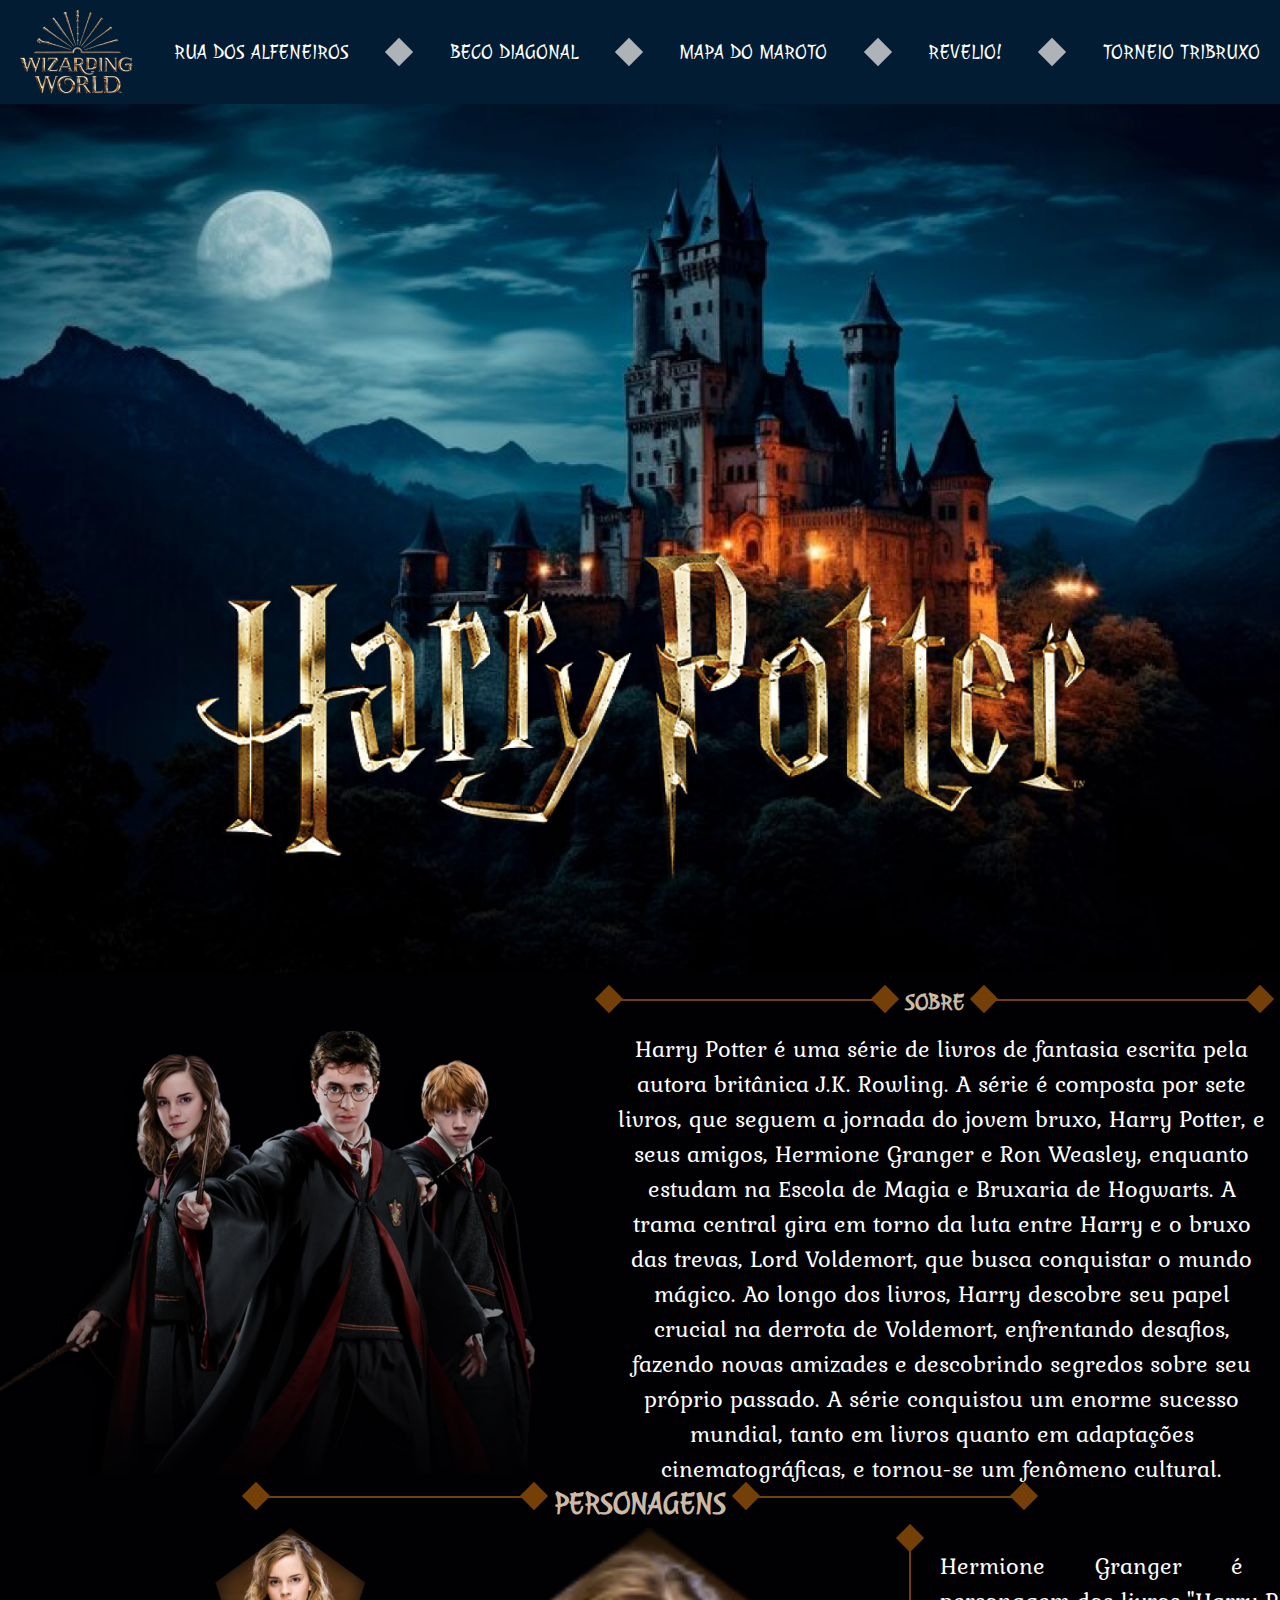
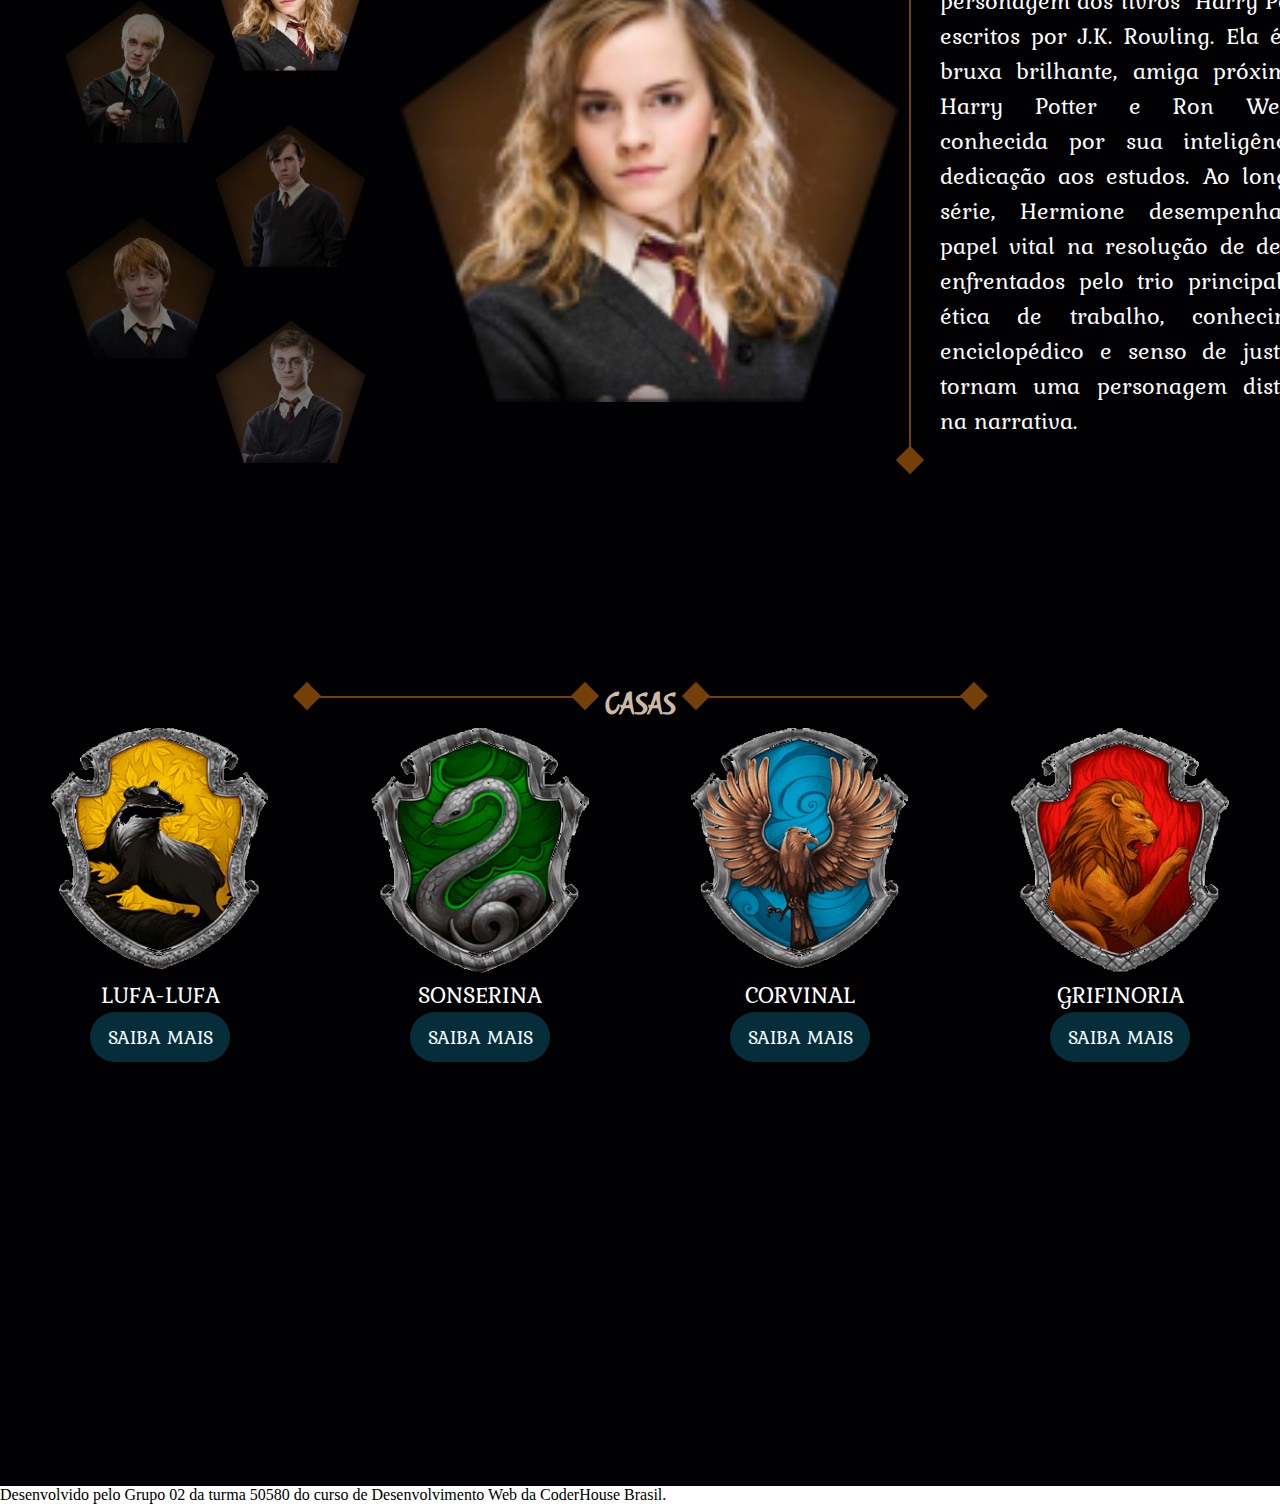
==== index.html @ 202e77dc "ajustei a linha divisoria" ====
<!DOCTYPE html>
<html lang="pt-BR">

<head>
    <meta charset="UTF-8">
    <meta name="viewport" content="width=device-width, initial-scale=1.0">
    <style>
        @import url('https://fonts.googleapis.com/css2?family=Julee&family=Kurale&display=swap');
    </style>
    <link rel="stylesheet" href="global.css">
    <title>HARRY POTTER WORLD</title>
</head>

<body>
    <header>
        <div class="header--primario">
            <nav class="header--primario--nav">
                <img class="image--nav" src="./images/logo-ww.png" alt="imagem logo hp">
                <a class="head--nav--item" href="./index.html">RUA DOS ALFENEIROS</a>
                <div class="head--nav--retangulo"></div>
                <a class="head--nav--item" href="./pages/becodiagonal/becodiagonal.html">BECO DIAGONAL</a>
                <div class="head--nav--retangulo"></div>
                <a class="head--nav--item" href="./pages/mapadomaroto/mapadomaroto.html">MAPA DO MAROTO</a>
                <div class="head--nav--retangulo"></div>
                <a class="head--nav--item" href="./pages/revelio/revelio.html">REVELIO!</a>
                <div class="head--nav--retangulo"></div>
                <a class="head--nav--item" href="./pages/torneiotribruxo/torneiotribruxo.html">TORNEIO TRIBRUXO</a>
            </nav>
        </div>
    </header>
    <main>
        
        <div class="container--main">         
            <img class="main--image--logo" src="images/Logo Harry Potter.png" alt="">                    
                
        </div>
        <img class="main--image" src="images/imagem castelo.png" alt="figura castelo">


        <section class="container--sobre">      
            <div class="container--sobre--titulo">
                <div class="conteiner--sobre--retangulo"></div>
                <div class="head--nav--linha"></div>
                <div class="conteiner--sobre--retangulo"></div>
                <h2 >SOBRE</h2>
                <div class="conteiner--sobre--retangulo"></div>
                <div class="head--nav--linha"></div>
                <div class="conteiner--sobre--retangulo"></div>
            </div>      
            <div class="container--geral">

                <img class="container--sobre--image" src="./images/INDEX-IMAGEM 02.png" alt="">
            
                <p class="container--sobre--descricao">Harry Potter é uma série de livros de fantasia escrita pela autora britânica J.K. Rowling. A série é
                composta
                por sete livros, que seguem a jornada do jovem bruxo, Harry Potter, e seus amigos, Hermione Granger e
                Ron
                Weasley, enquanto estudam na Escola de Magia e Bruxaria de Hogwarts. A trama central gira em torno da
                luta
                entre Harry e o bruxo das trevas, Lord Voldemort, que busca conquistar o mundo mágico. Ao longo dos
                livros,
                Harry descobre seu papel crucial na derrota de Voldemort, enfrentando desafios, fazendo novas amizades e
                descobrindo segredos sobre seu próprio passado. A série conquistou um enorme sucesso mundial, tanto em
                livros quanto em adaptações cinematográficas, e tornou-se um fenômeno cultural.</p>
            </div>
        </section>
        <section class="container--personagens">
            
                <div class="container--personagem-titulo">
                    <div class="conteiner--sobre--retangulo"></div>
                    <div class="head--nav--linha"></div>
                    <div class="conteiner--sobre--retangulo"></div>
                    <h2>PERSONAGENS</h2>
                    <div class="conteiner--sobre--retangulo"></div>
                    <div class="head--nav--linha"></div>
                    <div class="conteiner--sobre--retangulo"></div>
                </div>

                <div class="container--geral--personagens">
                    <div class="container--personagens--images">
                        <img class="container--personagens--1" src="./images/HERMIONE 1.png" alt="hermione">
                        <img class="container--personagens--2" src="./images/DRACO 1.png" alt="draco malfoy">
                        <img class="container--personagens--3" src="./images/MENINO 01 2.png" alt="neville">
                        <img class="container--personagens--4" src="./images/RONY 1.png" alt="ron weasley">
                        <img class="container--personagens--5" src="./images/HARRY 1.png" alt="harry">
                    </div>
                    <div class="container--personagens--main"> <img src="images/HERMIONE 1.png" alt="" width="500px">
                    </div>

                    <div class="containerLinhas">            
                        <div class="conteiner--sobre--retangulovertical"></div>
                        <div class="head--nav--linhavertical"></div>
                        <div class="conteiner--sobre--retangulovertical"></div>
                    </div>

                    <p class="container--personagem--descricao">Hermione Granger é uma personagem dos livros "Harry Potter", escritos por J.K. Rowling. Ela é uma bruxa
                        brilhante, amiga próxima de Harry Potter e Ron Weasley, conhecida por sua inteligência e dedicação aos
                        estudos. Ao longo da série, Hermione desempenha um papel vital na resolução de desafios enfrentados pelo
                        trio principal. Sua ética de trabalho, conhecimento enciclopédico e senso de justiça a tornam uma
                        personagem
                        distintiva na narrativa.
                    </p>    
                </div>    
        </section>

        <section class="container--personagens">

            <div class="container--personagem-titulo">
                <div class="conteiner--sobre--retangulo"></div>
                <div class="head--nav--linha"></div>
                <div class="conteiner--sobre--retangulo"></div>
                <h2>CASAS</h2>
                <div class="conteiner--sobre--retangulo"></div>
                <div class="head--nav--linha"></div>
                <div class="conteiner--sobre--retangulo"></div>
            </div>
            
            <div class="container-casas-image">

                <div> <img src="./images/lufa lufa.png" alt="lufa-lufa">
                    <p class="casas-imagem-title">LUFA-LUFA</p>
                    <button>SAIBA MAIS</button>
                </div>
                <div> <img src="./images/sonserina.png" alt="sonserina">
                    <p class="casas-imagem-title">SONSERINA</p>
                    <button>SAIBA MAIS</button>
                </div>
                <div class="casas-image3"> <img src="./images/corvinal.png" alt="corvinal">
                    <p class="casas-imagem-title">CORVINAL</p>
                    <button>SAIBA MAIS</button>
                </div>
                <div class="casas-image4"> <img src="./images/grifinoria.png" alt="grifinoria">
                    <p class="casas-imagem-title">GRIFINORIA</p>
                    <button>SAIBA MAIS</button>
                </div>
            </div>
        </section>

    </main>


    <footer>Desenvolvido pelo Grupo 02 da turma 50580 do curso de Desenvolvimento Web da CoderHouse Brasil.</footer>
</body>

</html>
---- global.css ----
*{
    padding-top: 0px;
    margin: 0px;
}


.header--primario {
    background-color:#011C33;
    height: 104px;}

.header--primario--nav{
    display: flex;
    justify-content: space-around;
    align-items: center;
    padding-top: 10px;
} 

.head--nav--item{
    color: #FFF;
    font-family: Julee;
    font-size: 20px;
    font-style: normal;
    font-weight: 400;
    line-height: normal;
    text-decoration: none;}

.head--nav--retangulo{
    background-color: #D9D9D9CC;
    width: 20px;
    height:20px;
    transform: rotate(-45deg);
    
    }  
    
.header--primario a:hover{
        background: rgb(75, 56, 56);
}

.container--main {
    width: 100%;
    display: flex;
    justify-content: center;
    margin: 0px;
}



.main--image{
    width: 100%;
     }

.main--image--logo{
    width: 70%;    
    position: absolute;
    margin: 35%;
    }

    
.container--sobre{                  
    background-color: #010103;
    width: 100%;  
    margin-top: -4px;
    padding-top: 15px;
    
    
}
   
.container--sobre--titulo{
    color: #CDBAA5;
    font-family: Julee;
    font-size: 15px;
    font-style: normal;
    line-height: normal;   
    height: 42px;
    display: flex;
    justify-content: flex-end;
    padding-right: 10px;      
     
    
}
.conteiner--sobre--retangulo {
    background-color: #744008;
    width: 20px;
    height:20px;
    transform: rotate(-45deg);
    align-items: center;
}
    

.container--geral{
    display: flex;

}
        
.container--sobre--image{  
    width: 50%;
    height: 50%;
    

}    


.container--sobre--descricao{
    color: #FFF;
    font-family: Kurale;
    font-size: 24px;
    font-style: normal;
    font-weight: 400;
    line-height: normal;
    text-align: center;
    justify-content: center;
    padding-right: 15px;   
    min-width: 400px;
    max-width: 1000px;
    
}
h2{
    padding-left: 10px;
    padding-right: 10px;
}
.head--nav--linha{
    width: 20%;
    height: 0px;
    border: 1px solid #744008;
    margin-top: 10px;
    
}
    /* section geral de personagens */
.container--personagens{
    background-color: #010103;
    width: 100%;
    height: 800px;
    }
/* container personagens */
.container--personagem-titulo {
    color: #CDBAA5;
    font-family: Julee;
    font-size: 20px;
    font-style: normal;
    line-height: normal;   
    height: 42px;
    display: flex;
    justify-content: center;
    }  
.container--geral--personagens{
    display: flex;
}    

.container--personagens--images{    
    width: 10%;
    position: relative;
}    
    .container--personagens--1{
        position: absolute;
        left: 215px;
    }
    .container--personagens--2{
        position: absolute;
        left: 65px;
        top: 72px;
    }
    .container--personagens--3{
        position: absolute;
        left: 215px;
        top: 196px;
    }
    .container--personagens--4{
        position: absolute;
        left: 65px;
        top: 288px;
    }
    .container--personagens--5{
        position: absolute;
        left: 215px;
        top: 392px;}


.container--personagens--main{       
    padding-left: 400px;
    width: 1000px;   
   
}
/* container geral linhas  */
.containerLinhas{   
    display: flex;
    flex-direction: column;
    height: 1000px;
    align-items: center;
    flex-wrap: nowrap;   
      
}   
/* container retangulo */
    .conteiner--sobre--retangulovertical{
        background-color: #744008;
        width: 20px;
        height:20px;
        transform: rotate(-45deg);
        }
/* container linha */
    .head--nav--linhavertical{    
        width: 0px;  
        height: 50%;      
        border: 1px solid #744008;
        
       }

/* container descrição personagem */
.container--personagem--descricao{
    color: #FFF;
    font-family: Kurale;
    font-size: 24px;
    font-style: normal;
    font-weight: 400;
    line-height: normal; 
    text-align: justify;   
    padding: 20px;
    min-width: 400px;
    max-width: 1000px;
    }

.container--casas{
    display: flex;
    background-color: #010103;
    width: 100%;
    height: 100px;
}


.container-casas-image{
    display: flex;
    justify-content: space-around;
    text-align: center;
}

.casas-imagem-title{
    justify-content: center;
    color: #FFF;
    font-family: Kurale;
    font-size: 24px;
    font-style: normal;
    font-weight: 400;
    line-height: normal;
    text-align: center;
}

button{
    color: aliceblue;
    background-color: #052E3A;
    font-family: Kurale;
    font-size: 20px;
    width: 140px;
    height: 50px;
    border: 0px;
    border-radius: 30px;
    

}
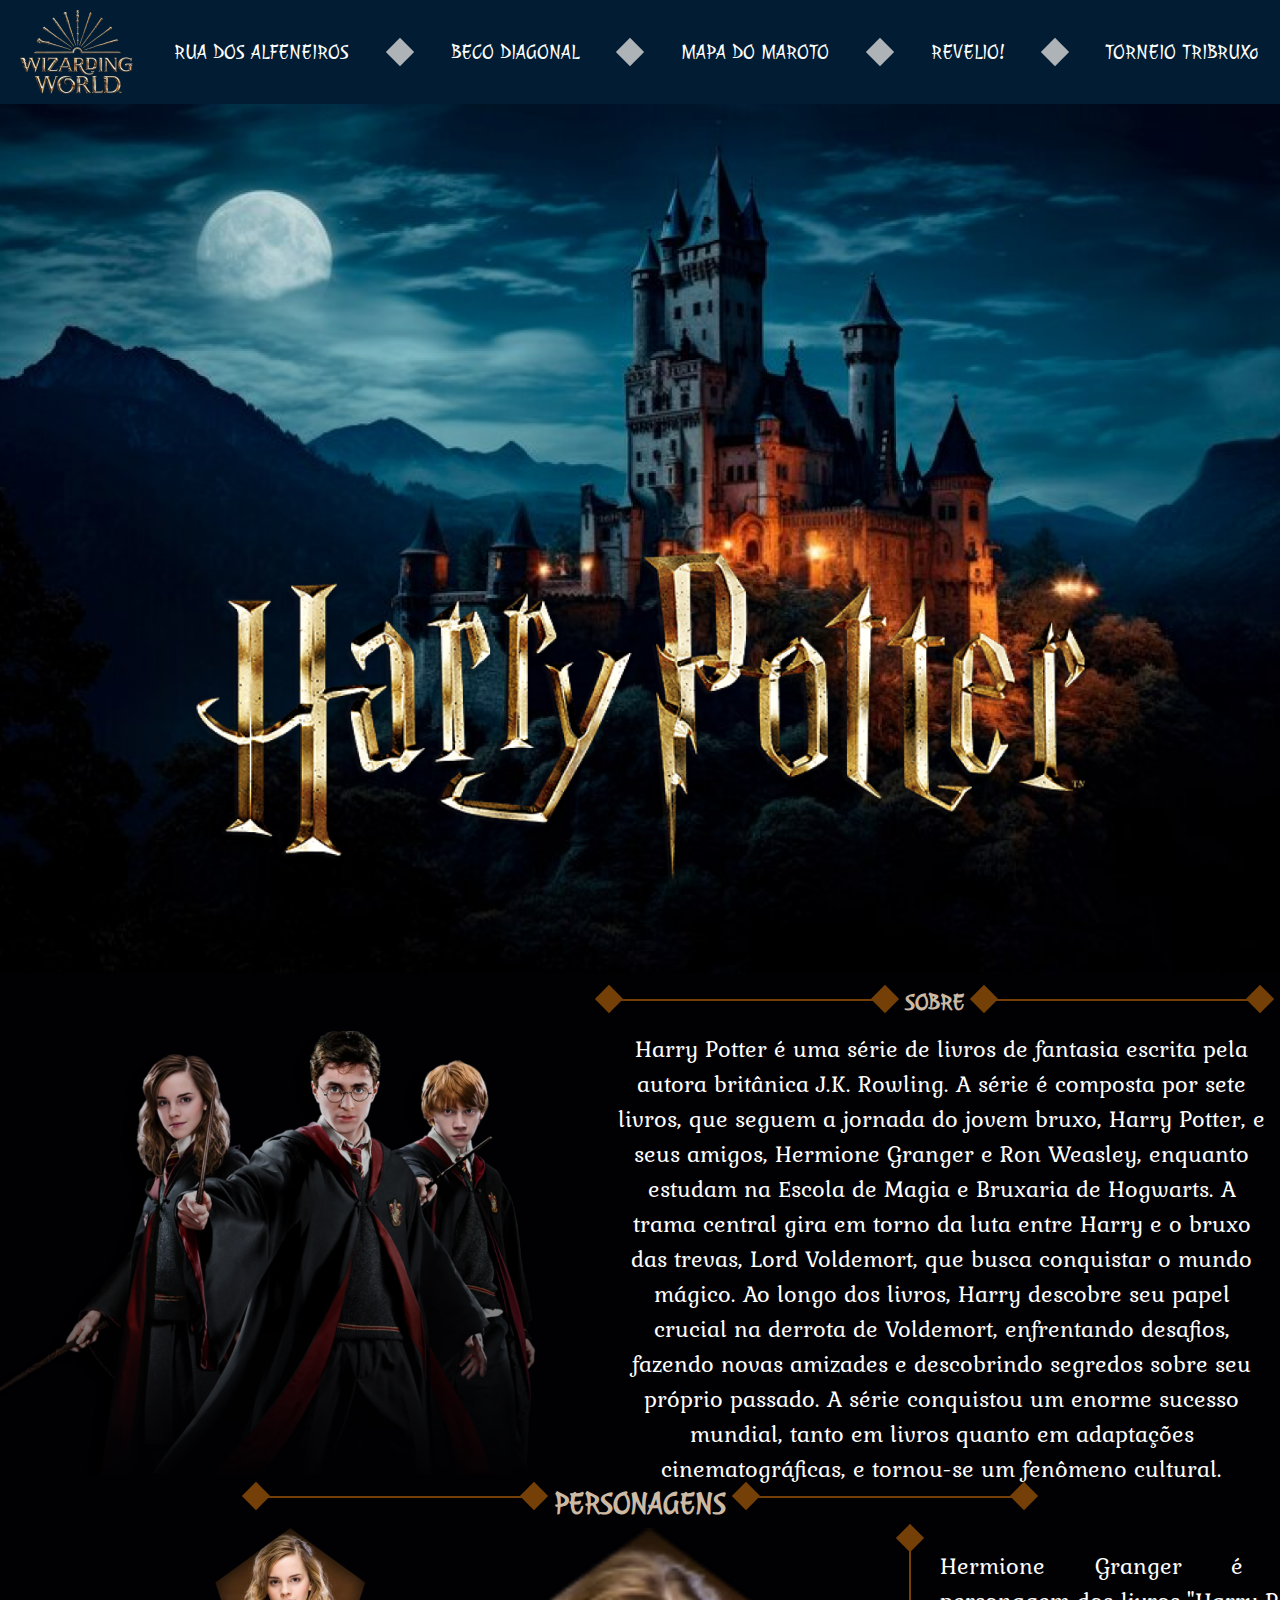
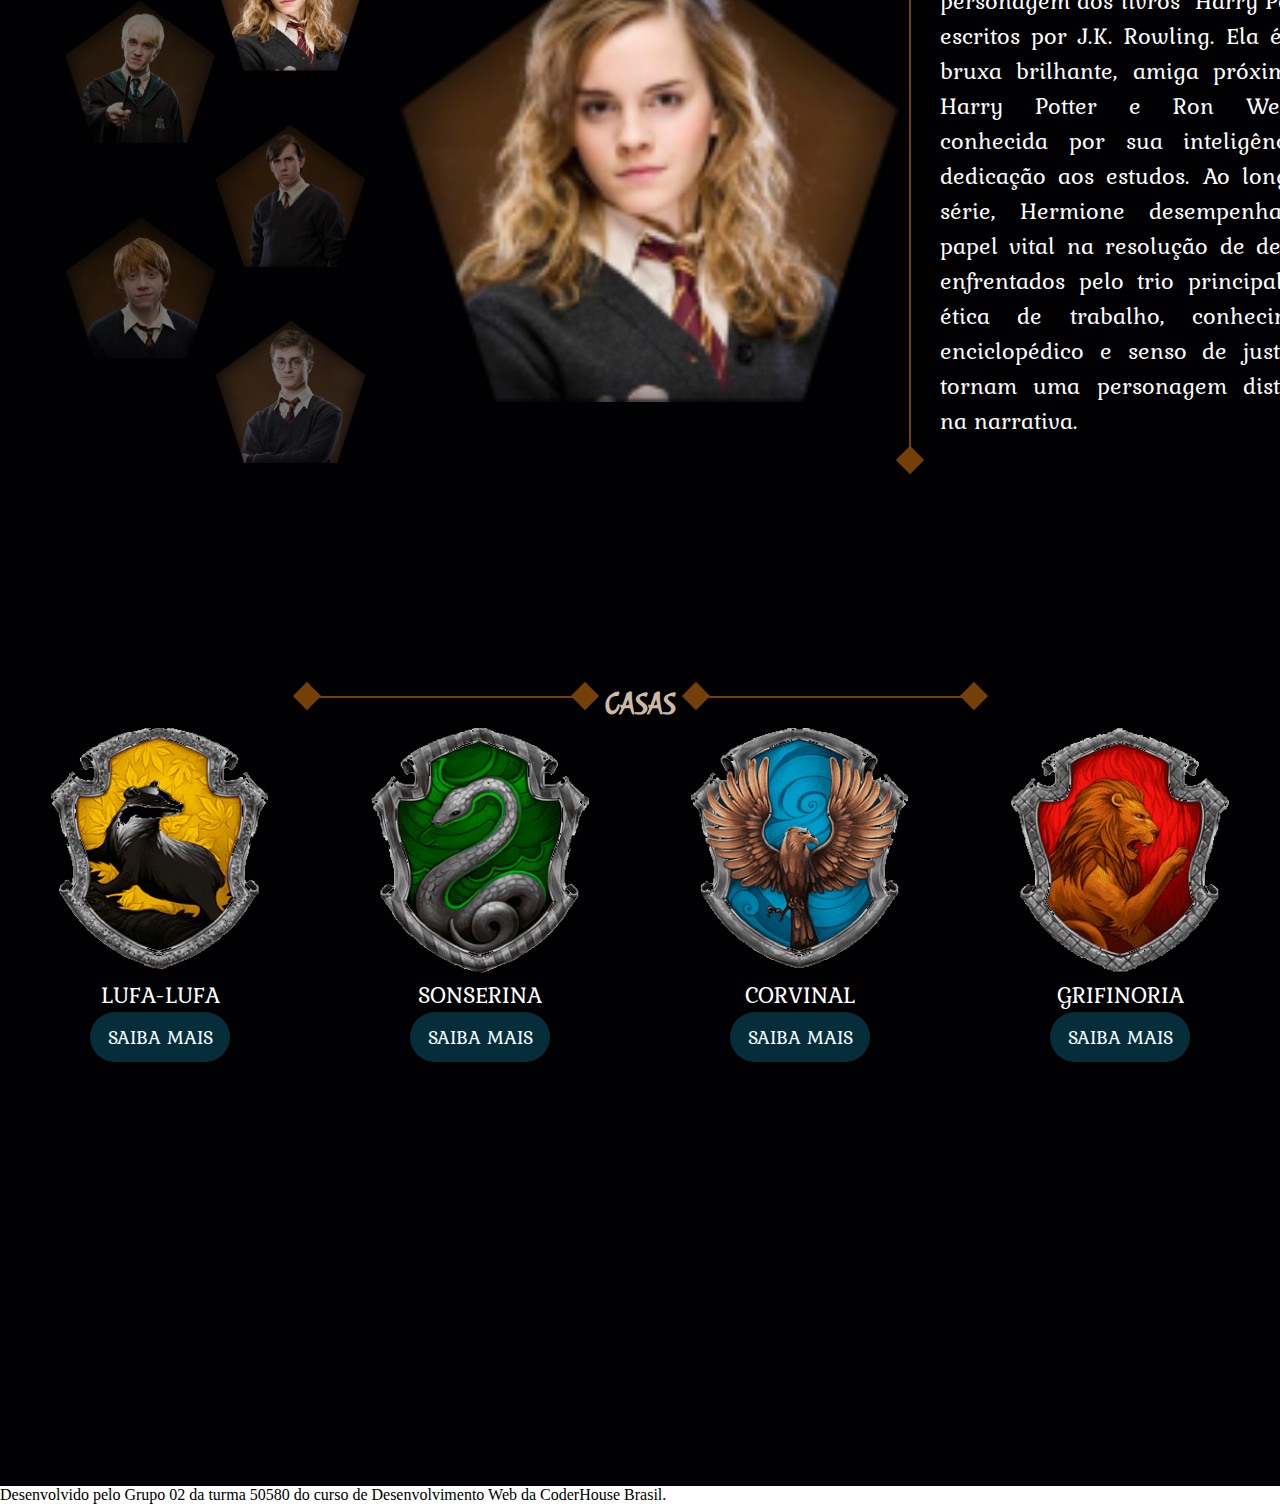
==== commit 2dff501f: "teste de pagina" ====
--- a/index.html
+++ b/index.html
@@ -24,7 +24,7 @@
                 <div class="head--nav--retangulo"></div>
                 <a class="head--nav--item" href="./pages/revelio/revelio.html">REVELIO!</a>
                 <div class="head--nav--retangulo"></div>
-                <a class="head--nav--item" href="./pages/torneiotribruxo/torneiotribruxo.html">TORNEIO TRIBRUXO</a>
+                <a class="head--nav--item" href="./pages/torneiotribruxo/torneiotribruxo.html">TORNEIO TRIBRUXo</a>
             </nav>
         </div>
     </header>
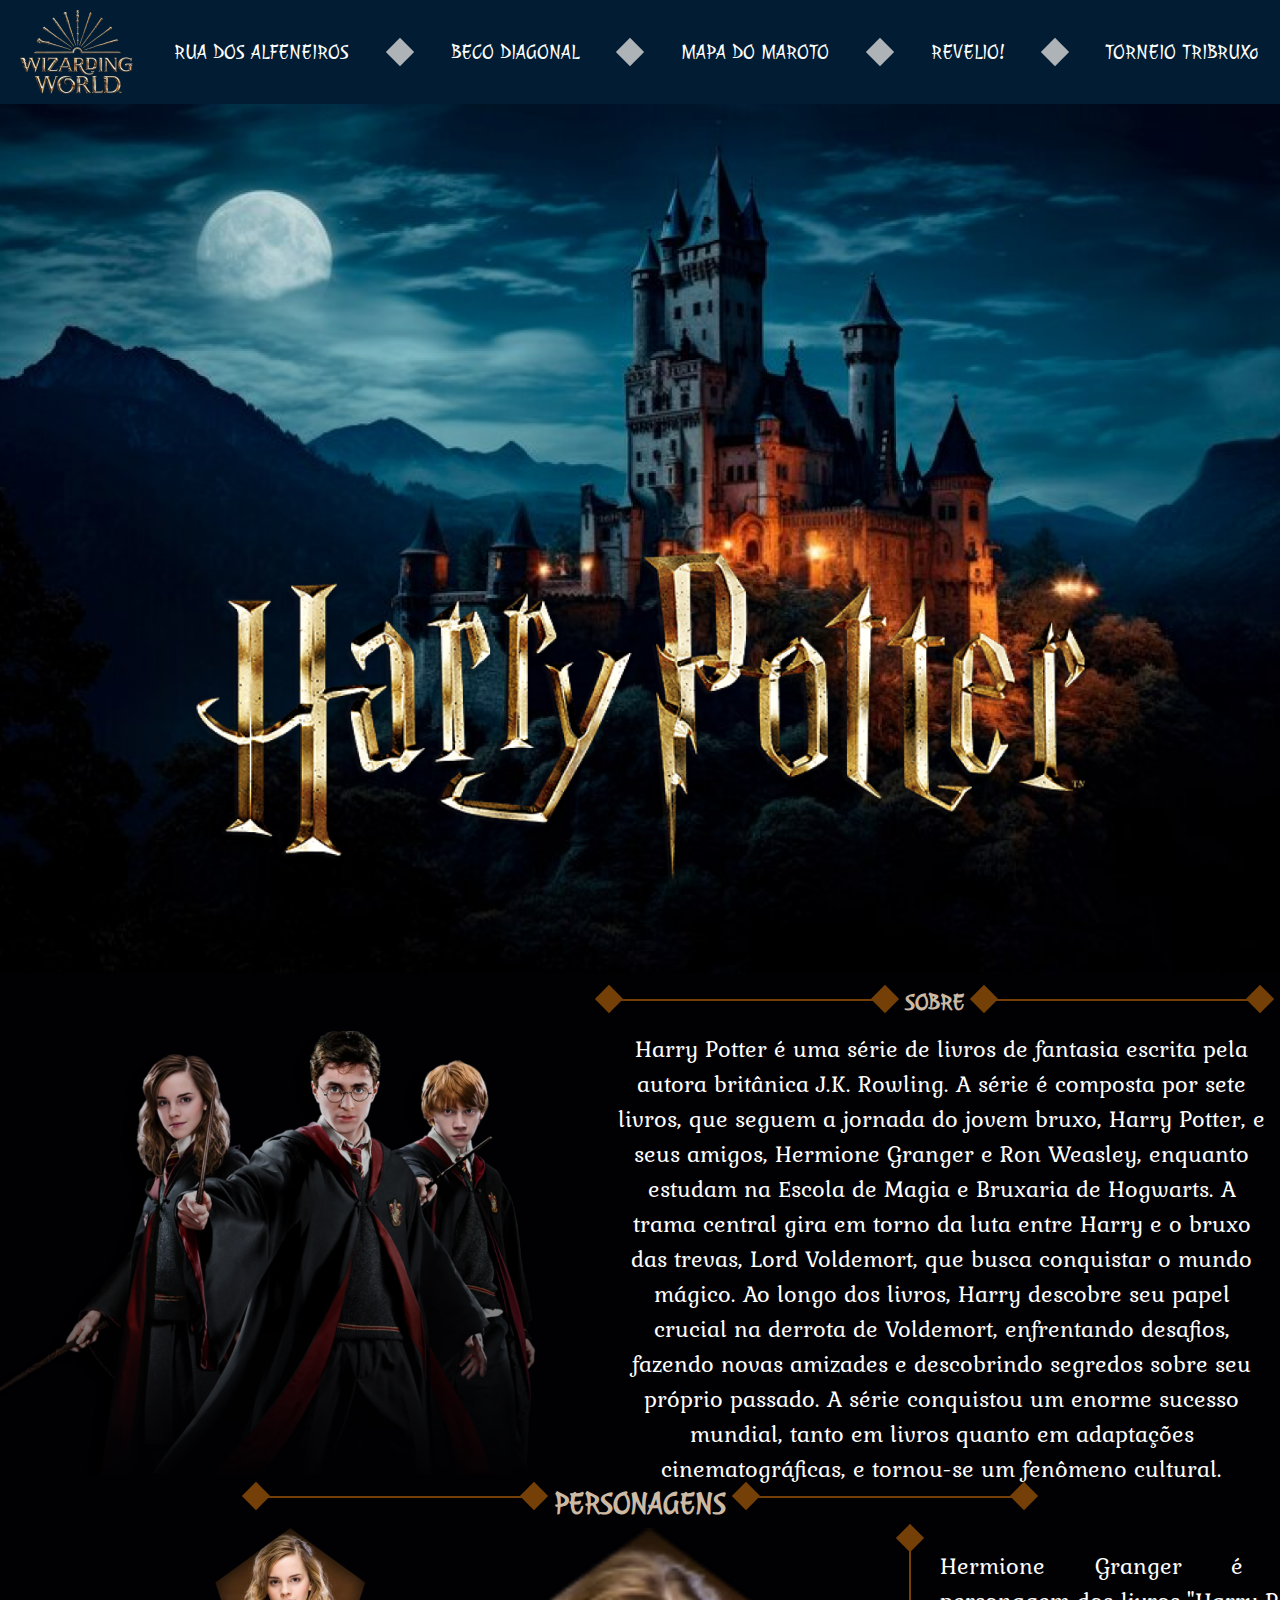
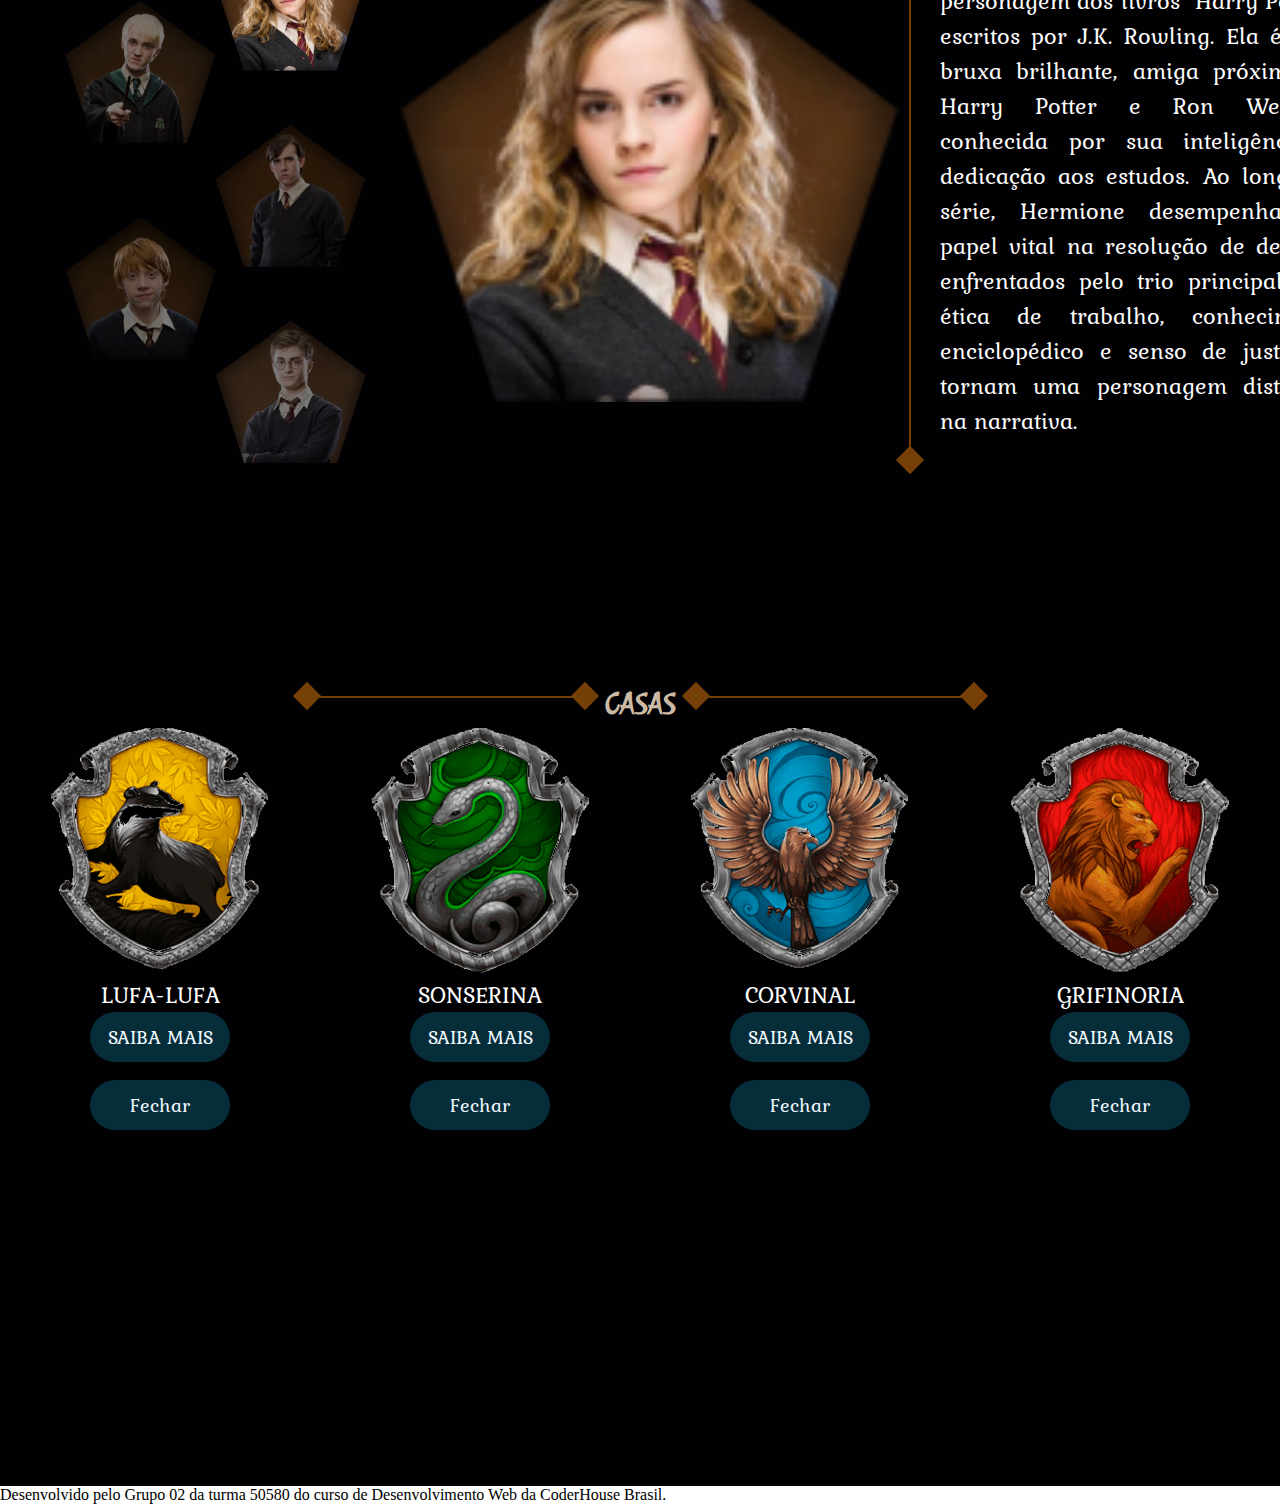
==== commit 176dce9b: "FIZ A MERDA DO API" ====
--- a/index.html
+++ b/index.html
@@ -8,6 +8,8 @@
         @import url('https://fonts.googleapis.com/css2?family=Julee&family=Kurale&display=swap');
     </style>
     <link rel="stylesheet" href="global.css">
+    <link href="https://cdn.jsdelivr.net/npm/bootstrap@5.3.2/dist/css/bootstrap.min.css" rel="stylesheet" integrity="sha384-T3c6CoIi6uLrA9TneNEoa7RxnatzjcDSCmG1MXxSR1GAsXEV/Dwwykc2MPK8M2HN" crossorigin="anonymous">
+        
     <title>HARRY POTTER WORLD</title>
 </head>
 
@@ -97,8 +99,7 @@
                         brilhante, amiga próxima de Harry Potter e Ron Weasley, conhecida por sua inteligência e dedicação aos
                         estudos. Ao longo da série, Hermione desempenha um papel vital na resolução de desafios enfrentados pelo
                         trio principal. Sua ética de trabalho, conhecimento enciclopédico e senso de justiça a tornam uma
-                        personagem
-                        distintiva na narrativa.
+                        personagem distintiva na narrativa.
                     </p>    
                 </div>    
         </section>
@@ -116,30 +117,57 @@
             </div>
             
             <div class="container-casas-image">
+                
 
                 <div> <img src="./images/lufa lufa.png" alt="lufa-lufa">
                     <p class="casas-imagem-title">LUFA-LUFA</p>
-                    <button>SAIBA MAIS</button>
+                    <button id="btn-lufalufa">SAIBA MAIS</button>
+                    <div id="mensagem-lufalufa" class="mensagem">
+                        <p>Mensagem do Botão lufa lufa</p>
+                        <button class="fecharBotao" onclick="fecharMensagem()">Fechar</button>
+                    </div>
                 </div>
+
                 <div> <img src="./images/sonserina.png" alt="sonserina">
                     <p class="casas-imagem-title">SONSERINA</p>
-                    <button>SAIBA MAIS</button>
+                    <button id="btn-sonserina">SAIBA MAIS</button>
+                    <div id="mensagem-sonserina" class="mensagem">
+                        <p>Mensagem do Botão sonserina</p>
+                        <button class="fecharBotao" onclick="fecharMensagem()">Fechar</button>
+                    </div>
                 </div>
+
                 <div class="casas-image3"> <img src="./images/corvinal.png" alt="corvinal">
                     <p class="casas-imagem-title">CORVINAL</p>
-                    <button>SAIBA MAIS</button>
+                    <button id="btn-corvinal">SAIBA MAIS</button>
+                    <div id="mensagem-corvinal" class="mensagem">
+                        <p>Mensagem do Botão corvinal</p>
+                        <button class="fecharBotao" onclick="fecharMensagem()">Fechar</button>
+                    </div>
+                    
                 </div>
+                
                 <div class="casas-image4"> <img src="./images/grifinoria.png" alt="grifinoria">
                     <p class="casas-imagem-title">GRIFINORIA</p>
-                    <button>SAIBA MAIS</button>
+                    <button id="btn-grifinoria">SAIBA MAIS</button>
+                    <div id="mensagem-grifinoria" class="mensagem">
+                        <p>Mensagem do Botão grifinoria</p>
+                        <button class="fecharBotao" onclick="fecharMensagem()">Fechar</button>
+                    </div>
+
                 </div>
             </div>
+            
         </section>
+
+
 
     </main>
 
 
     <footer>Desenvolvido pelo Grupo 02 da turma 50580 do curso de Desenvolvimento Web da CoderHouse Brasil.</footer>
+    <script src="https://cdn.jsdelivr.net/npm/bootstrap@5.3.2/dist/js/bootstrap.bundle.min.js" integrity="sha384-C6RzsynM9kWDrMNeT87bh95OGNyZPhcTNXj1NW7RuBCsyN/o0jlpcV8Qyq46cDfL" crossorigin="anonymous"></script>
+    <script src="./script.js"></script>
 </body>
 
 </html>--- a/global.css
+++ b/global.css
@@ -251,7 +251,15 @@
     width: 140px;
     height: 50px;
     border: 0px;
-    border-radius: 30px;
-    
-
-}
+    border-radius: 30px; }
+
+#minhaMensagem {
+    display: none;
+    position: fixed;
+    top: 50%;
+    left: 50%;
+    transform: translate(-50%, -50%);
+    padding: 20px;
+    background-color: #fff;
+    border: 1px solid #ccc;
+    box-shadow: 0 0 10px rgba(0, 0, 0, 0.2);}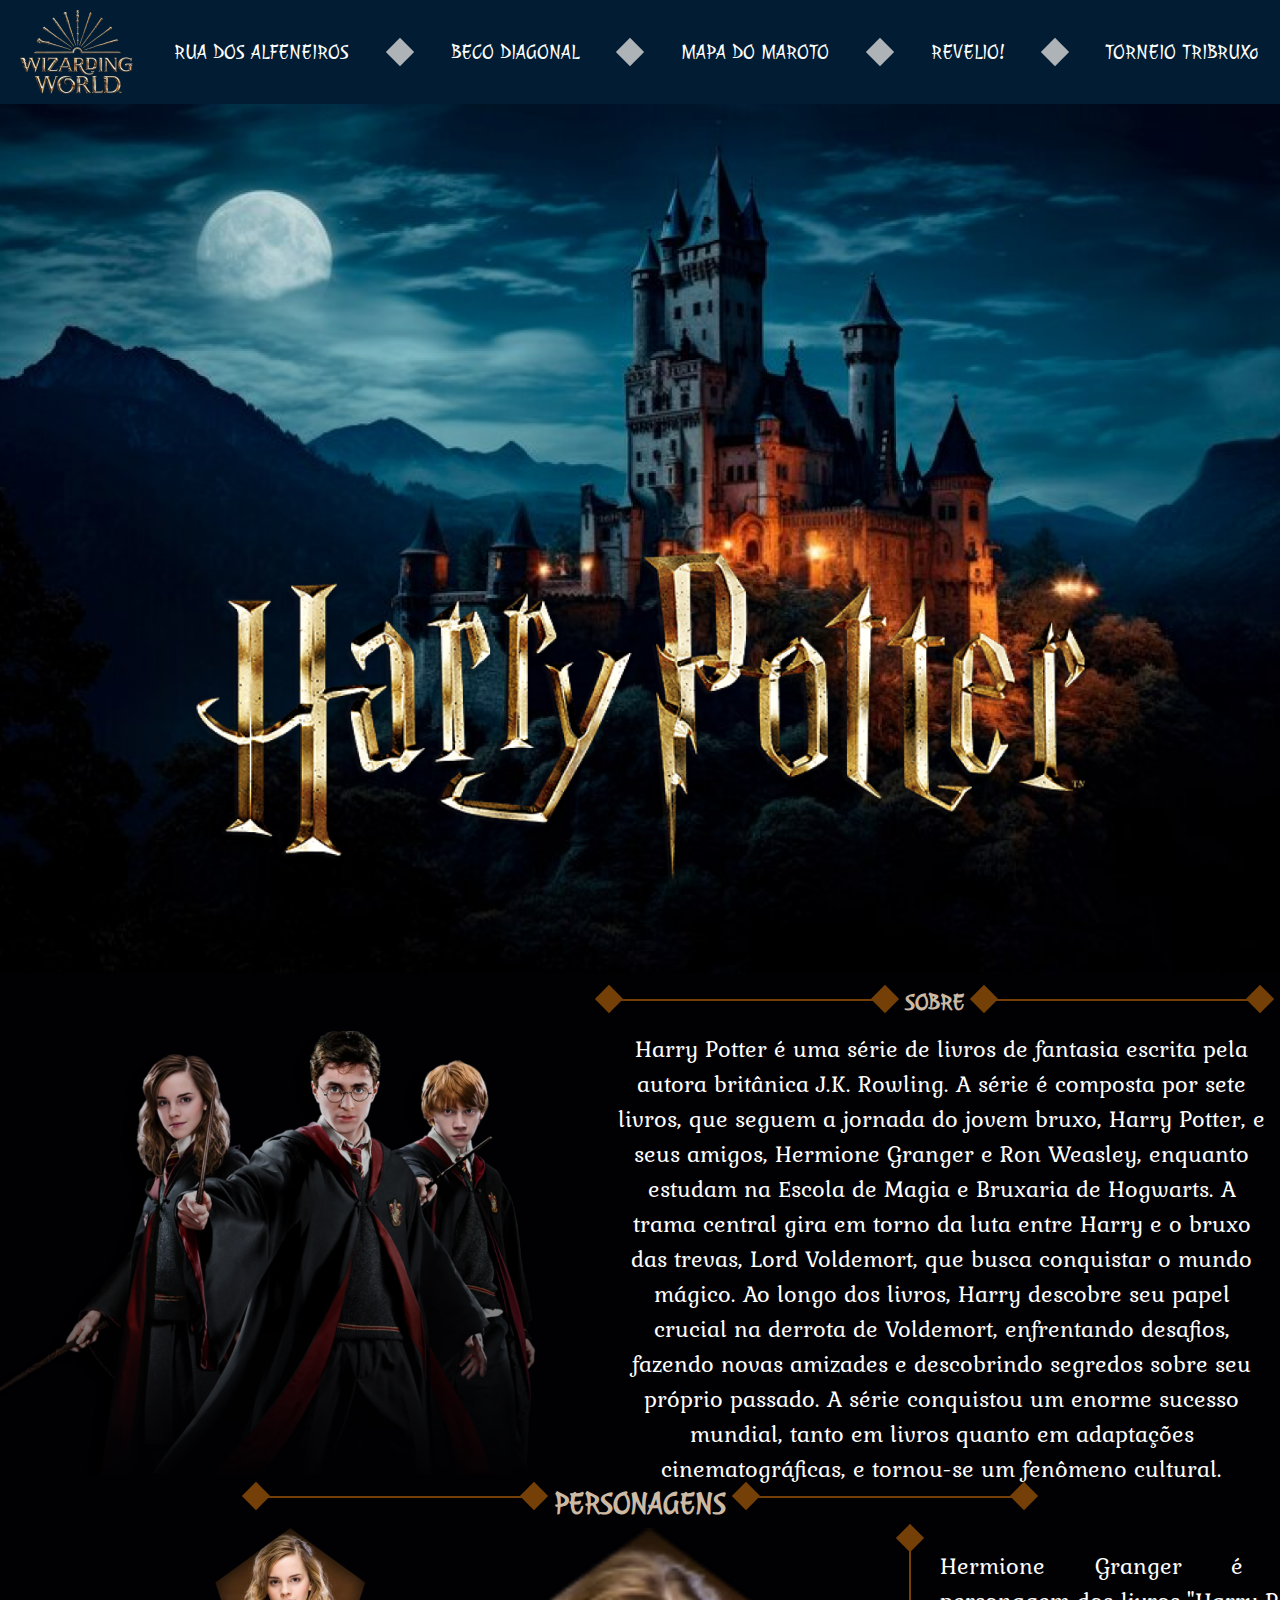
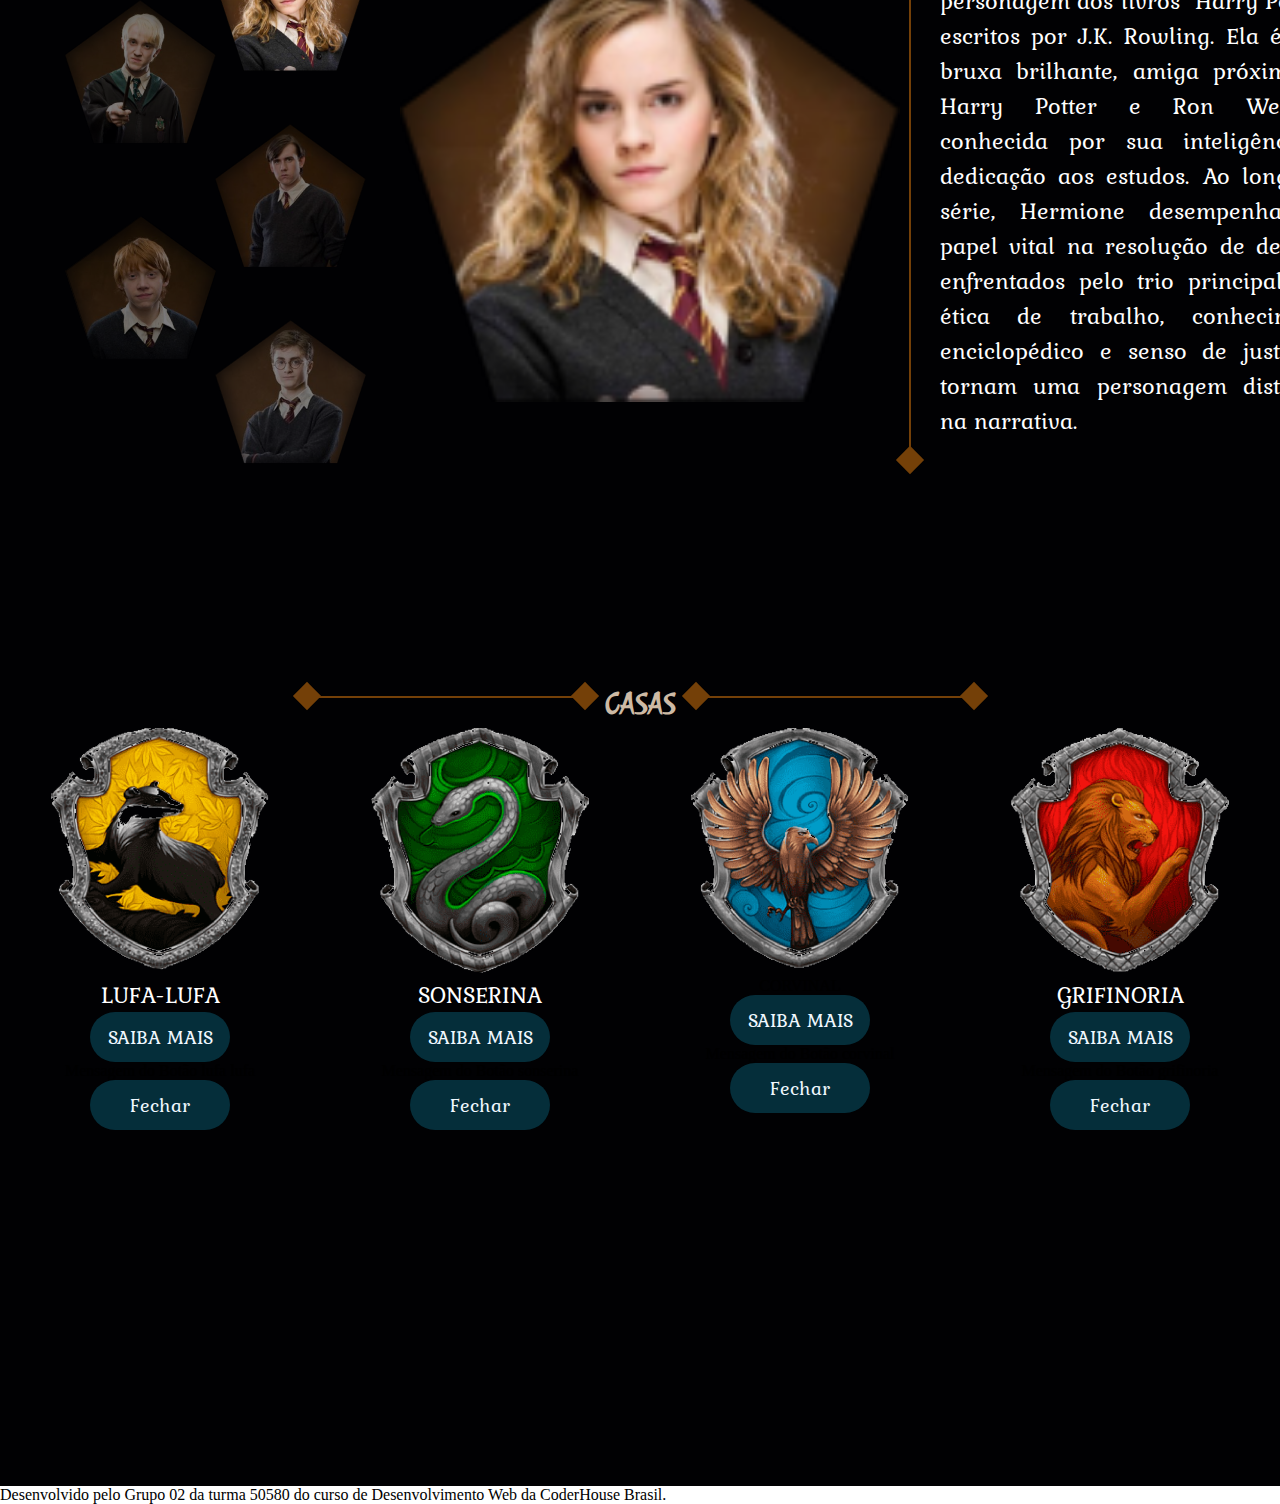
==== commit 274103dd: "ajustei o js" ====
--- a/index.html
+++ b/index.html
@@ -121,8 +121,8 @@
 
                 <div> <img src="./images/lufa lufa.png" alt="lufa-lufa">
                     <p class="casas-imagem-title">LUFA-LUFA</p>
-                    <button id="btn-lufalufa">SAIBA MAIS</button>
-                    <div id="mensagem-lufalufa" class="mensagem">
+                    <button >SAIBA MAIS</button>
+                    <div  class="mensagem">
                         <p>Mensagem do Botão lufa lufa</p>
                         <button class="fecharBotao" onclick="fecharMensagem()">Fechar</button>
                     </div>
@@ -130,17 +130,17 @@
 
                 <div> <img src="./images/sonserina.png" alt="sonserina">
                     <p class="casas-imagem-title">SONSERINA</p>
-                    <button id="btn-sonserina">SAIBA MAIS</button>
-                    <div id="mensagem-sonserina" class="mensagem">
+                    <button >SAIBA MAIS</button>
+                    <div  class="mensagem">
                         <p>Mensagem do Botão sonserina</p>
                         <button class="fecharBotao" onclick="fecharMensagem()">Fechar</button>
                     </div>
                 </div>
 
                 <div class="casas-image3"> <img src="./images/corvinal.png" alt="corvinal">
-                    <p class="casas-imagem-title">CORVINAL</p>
+                    <p >CORVINAL</p>
                     <button id="btn-corvinal">SAIBA MAIS</button>
-                    <div id="mensagem-corvinal" class="mensagem">
+                    <div  class="mensagem">
                         <p>Mensagem do Botão corvinal</p>
                         <button class="fecharBotao" onclick="fecharMensagem()">Fechar</button>
                     </div>
@@ -149,8 +149,8 @@
                 
                 <div class="casas-image4"> <img src="./images/grifinoria.png" alt="grifinoria">
                     <p class="casas-imagem-title">GRIFINORIA</p>
-                    <button id="btn-grifinoria">SAIBA MAIS</button>
-                    <div id="mensagem-grifinoria" class="mensagem">
+                    <button >SAIBA MAIS</button>
+                    <div  class="mensagem">
                         <p>Mensagem do Botão grifinoria</p>
                         <button class="fecharBotao" onclick="fecharMensagem()">Fechar</button>
                     </div>
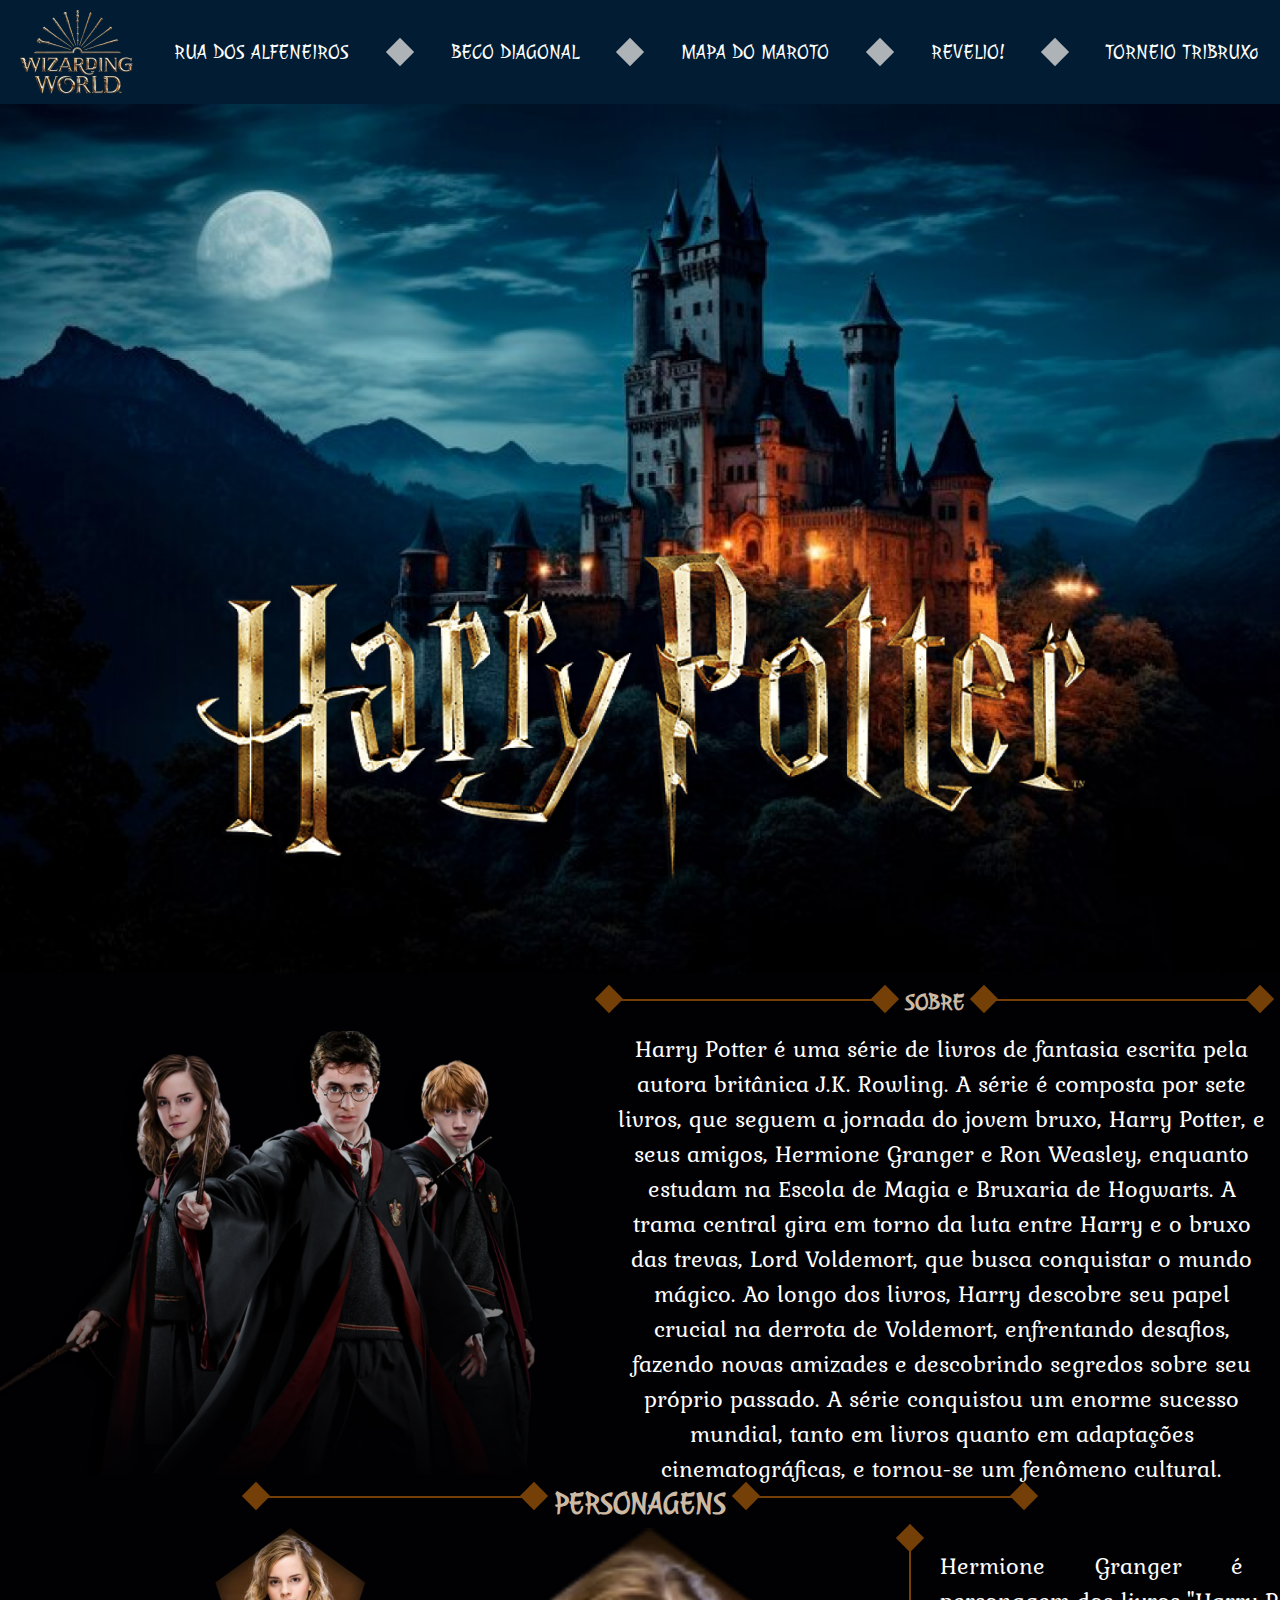
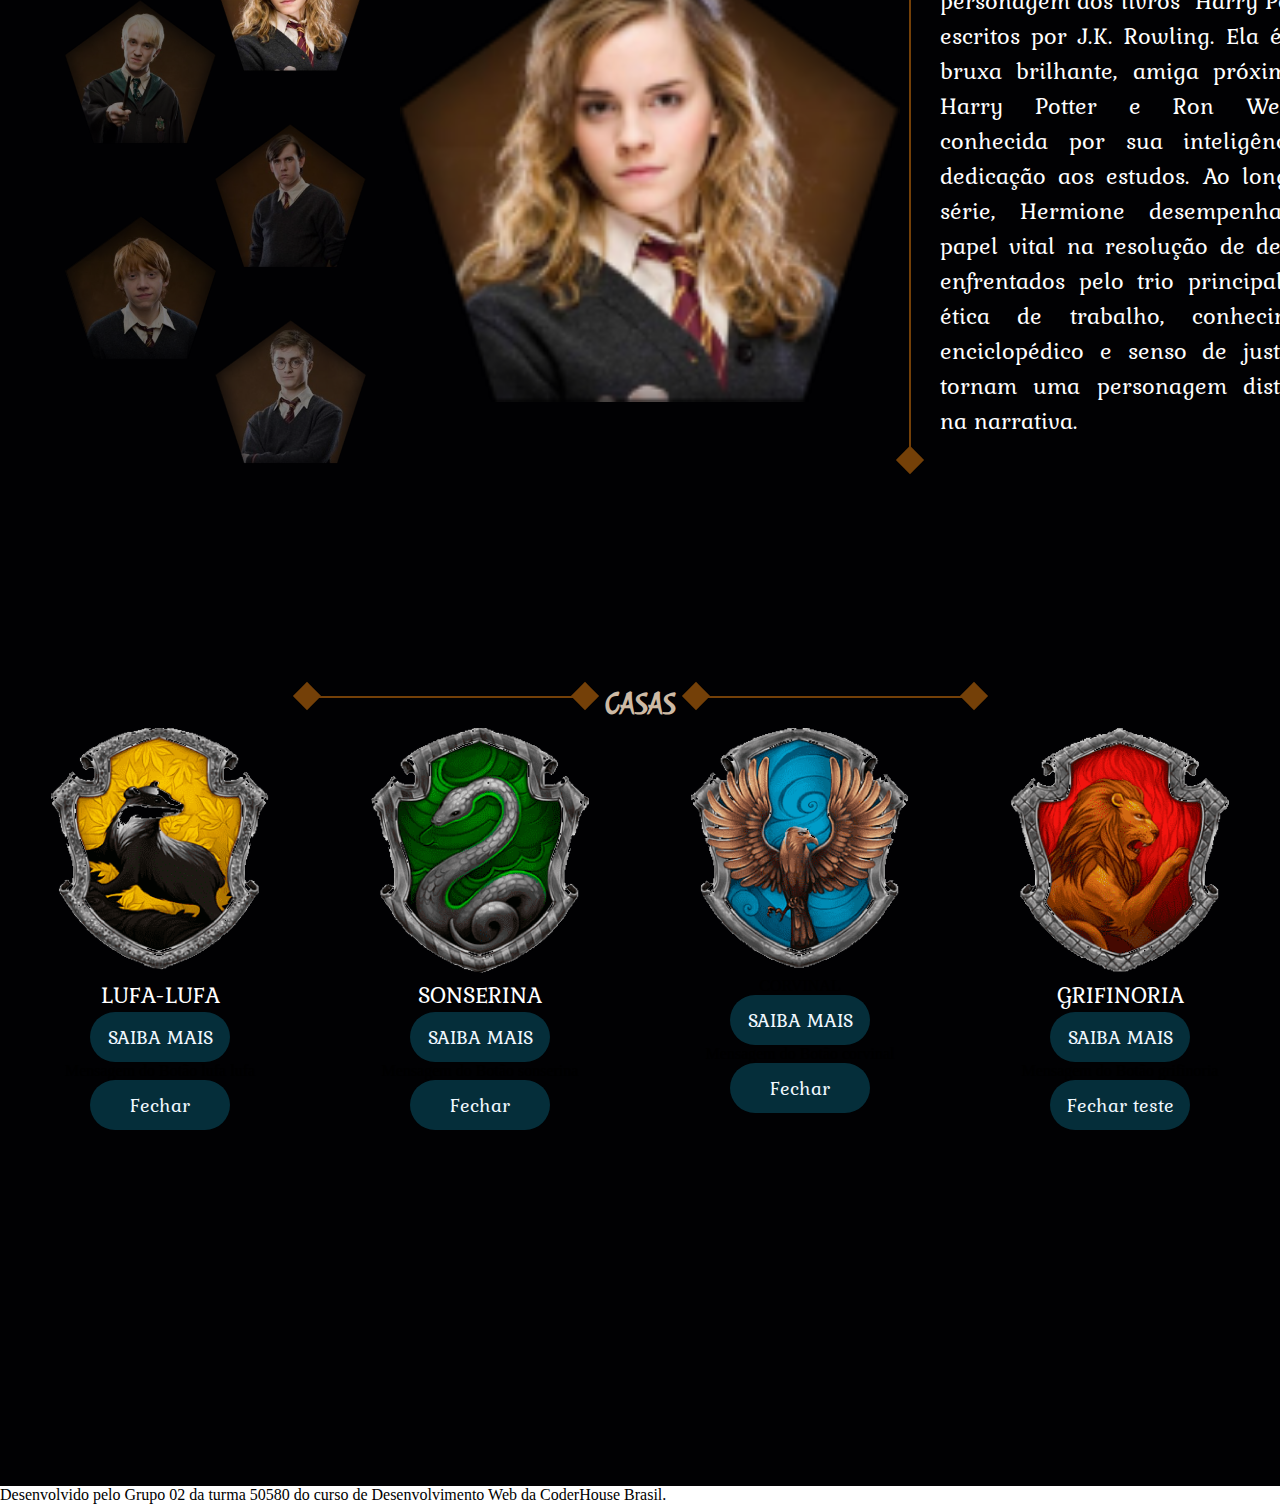
==== commit 2a1ba16f: "teste de commit" ====
--- a/index.html
+++ b/index.html
@@ -152,7 +152,7 @@
                     <button >SAIBA MAIS</button>
                     <div  class="mensagem">
                         <p>Mensagem do Botão grifinoria</p>
-                        <button class="fecharBotao" onclick="fecharMensagem()">Fechar</button>
+                        <button class="fecharBotao" onclick="fecharMensagem()">Fechar teste</button>
                     </div>
 
                 </div>
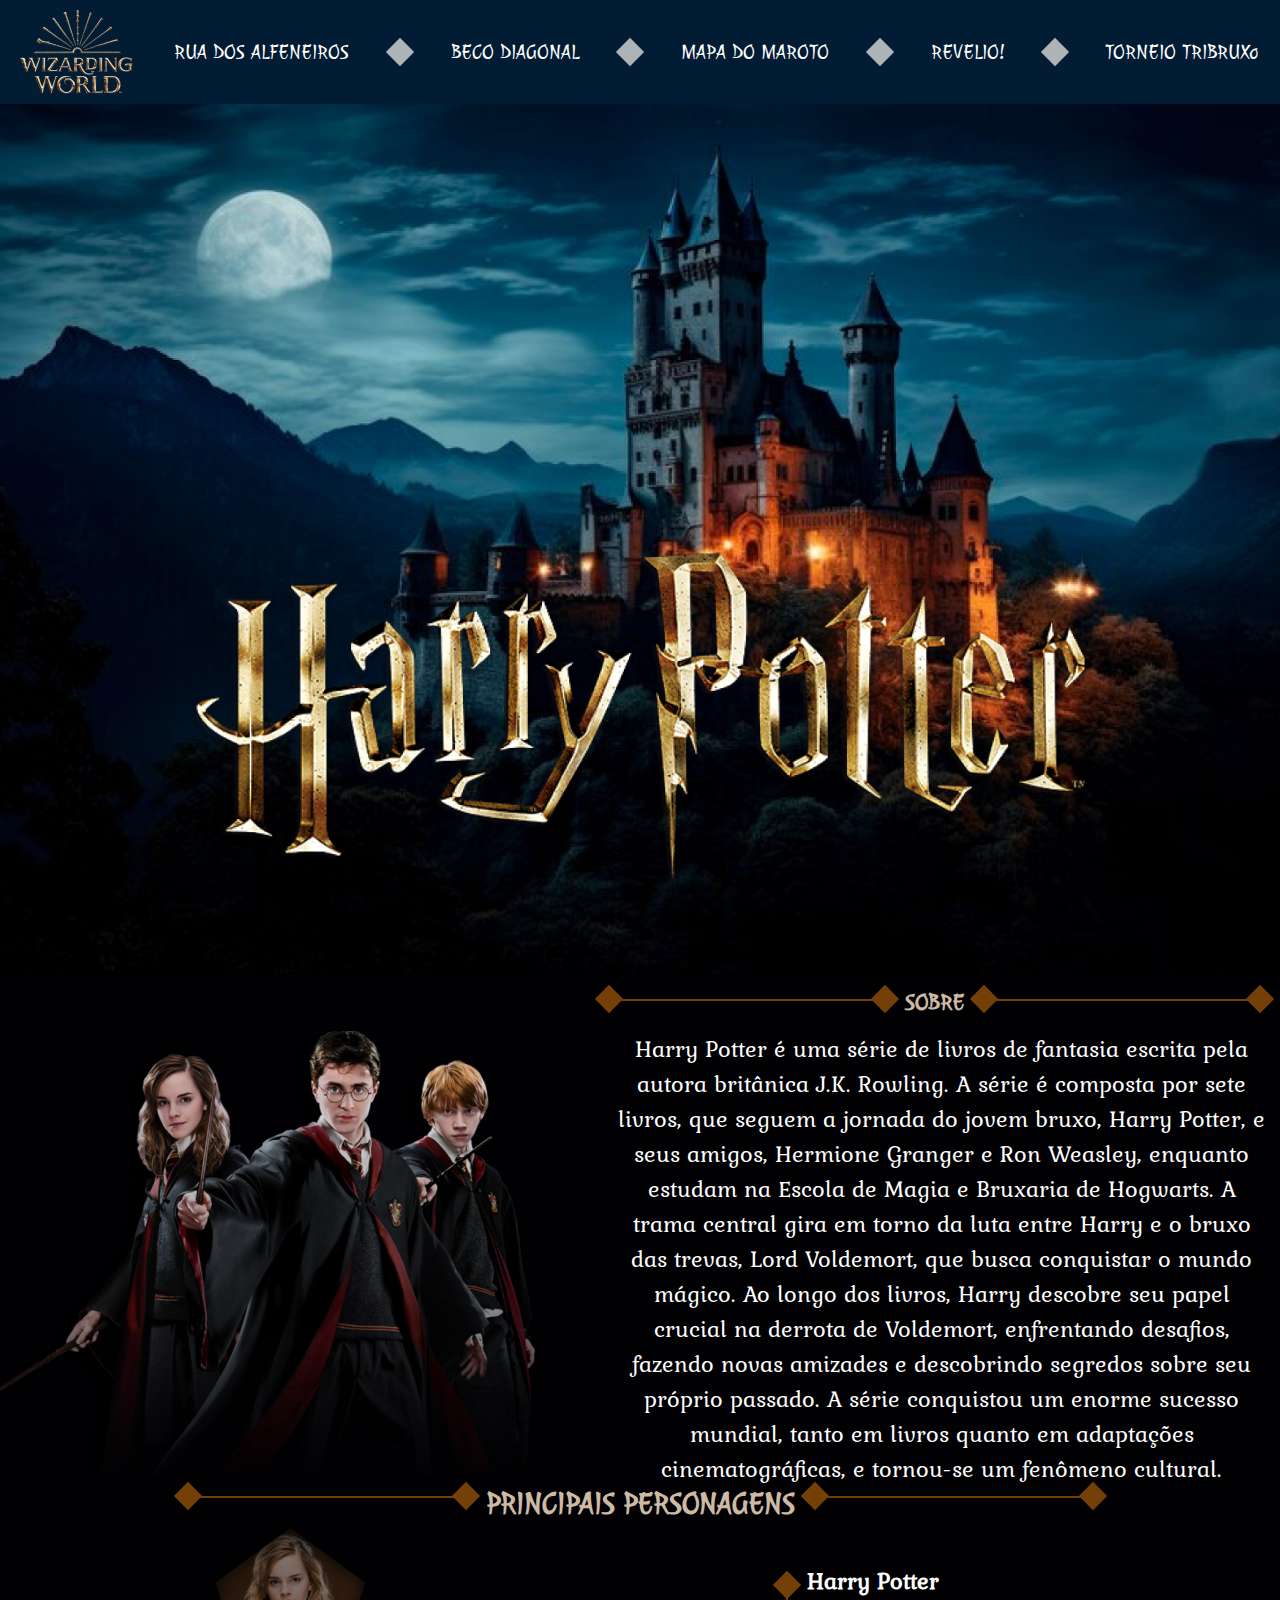
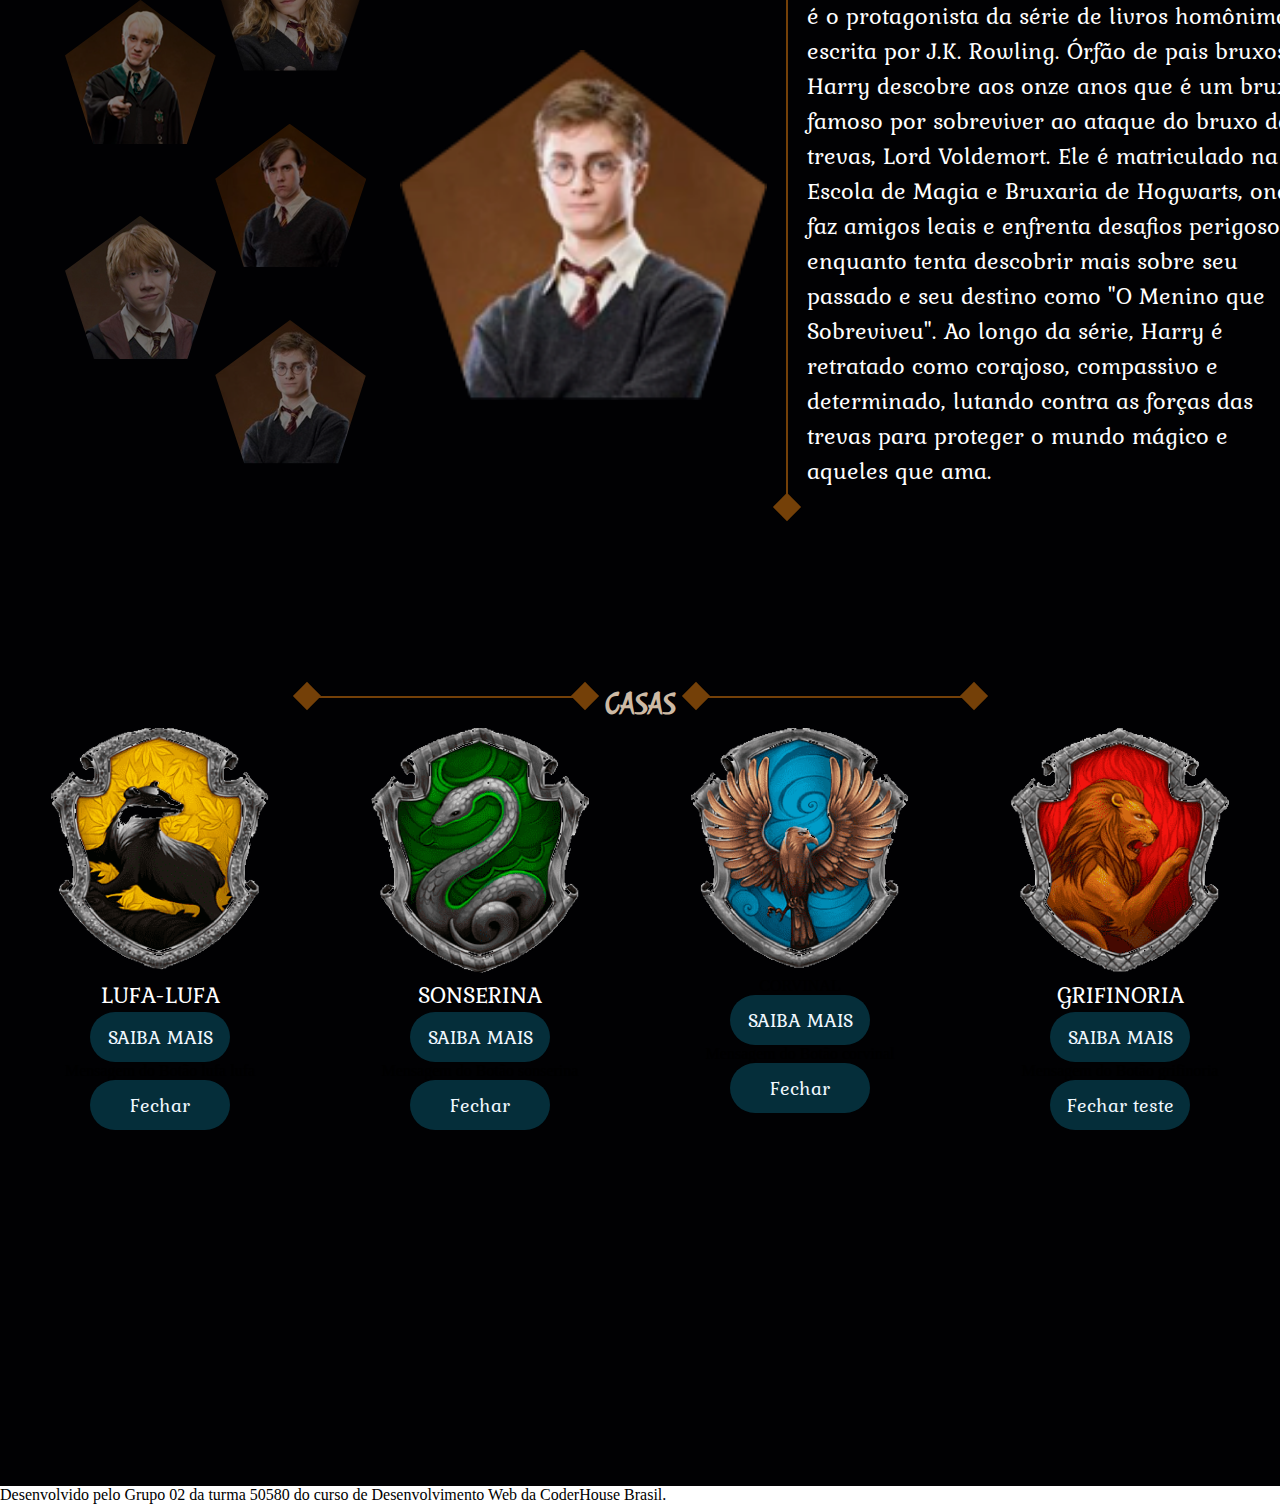
==== commit 3645ecad: "ajustei a descrição dos personagens" ====
--- a/index.html
+++ b/index.html
@@ -72,7 +72,7 @@
                     <div class="conteiner--sobre--retangulo"></div>
                     <div class="head--nav--linha"></div>
                     <div class="conteiner--sobre--retangulo"></div>
-                    <h2>PERSONAGENS</h2>
+                    <h2>PRINCIPAIS PERSONAGENS</h2>
                     <div class="conteiner--sobre--retangulo"></div>
                     <div class="head--nav--linha"></div>
                     <div class="conteiner--sobre--retangulo"></div>
@@ -80,27 +80,87 @@
 
                 <div class="container--geral--personagens">
                     <div class="container--personagens--images">
-                        <img class="container--personagens--1" src="./images/HERMIONE 1.png" alt="hermione">
-                        <img class="container--personagens--2" src="./images/DRACO 1.png" alt="draco malfoy">
-                        <img class="container--personagens--3" src="./images/MENINO 01 2.png" alt="neville">
-                        <img class="container--personagens--4" src="./images/RONY 1.png" alt="ron weasley">
-                        <img class="container--personagens--5" src="./images/HARRY 1.png" alt="harry">
-                    </div>
-                    <div class="container--personagens--main"> <img src="images/HERMIONE 1.png" alt="" width="500px">
-                    </div>
-
-                    <div class="containerLinhas">            
-                        <div class="conteiner--sobre--retangulovertical"></div>
-                        <div class="head--nav--linhavertical"></div>
-                        <div class="conteiner--sobre--retangulovertical"></div>
-                    </div>
-
-                    <p class="container--personagem--descricao">Hermione Granger é uma personagem dos livros "Harry Potter", escritos por J.K. Rowling. Ela é uma bruxa
-                        brilhante, amiga próxima de Harry Potter e Ron Weasley, conhecida por sua inteligência e dedicação aos
-                        estudos. Ao longo da série, Hermione desempenha um papel vital na resolução de desafios enfrentados pelo
-                        trio principal. Sua ética de trabalho, conhecimento enciclopédico e senso de justiça a tornam uma
-                        personagem distintiva na narrativa.
-                    </p>    
+
+
+                        <img class="container--personagens--1" src="./images/HERMIONE 1.png" alt="hermione" onclick="aparecer('imagem')">
+                        <div id="imagem" class="conteudo" style="display: none;" >                            
+                            <div class="descricao--1">
+                                <img class="img--personagem" src="images/HERMIONE 1.png" alt="">                            
+                                <div class="containerLinhas">            
+                                    <div class="conteiner--sobre--retangulovertical"></div>
+                                    <div class="head--nav--linhavertical"></div>
+                                    <div class="conteiner--sobre--retangulovertical"></div>
+                                </div>    
+                                <p class="container--personagem--descricao"><strong>Hermione Granger</strong> <br> é uma personagem dos livros "Harry Potter", escritos por J.K. Rowling. Ela é uma bruxa
+                                    brilhante, amiga próxima de Harry Potter e Ron Weasley, conhecida por sua inteligência e dedicação aos
+                                    estudos. Ao longo da série, Hermione desempenha um papel vital na resolução de desafios enfrentados pelo
+                                    trio principal. Sua ética de trabalho, conhecimento enciclopédico e senso de justiça a tornam uma
+                                    personagem distintiva na narrativa.
+                                </p>
+                            </div>
+                        </div>
+
+                        <img class="container--personagens--2" src="./images/DRACO 1.png" alt="draco malfoy" onclick="aparecer('imagem2')">
+                        <div id="imagem2" class="conteudo" style="display: none;" >                            
+                            <div class="descricao--2">
+                                <img class="img--personagem" src="images/DRACO 1.png" alt="">                            
+                                <div class="containerLinhas">            
+                                    <div class="conteiner--sobre--retangulovertical"></div>
+                                    <div class="head--nav--linhavertical"></div>
+                                    <div class="conteiner--sobre--retangulovertical"></div>
+                                </div>    
+                                <p class="container--personagem--descricao"><strong>Draco Malfoy</strong> <br> é um personagem da série Harry Potter, filho de uma família influente de bruxos. Ele é conhecido por sua arrogância e sua lealdade inicial à Casa Sonserina em Hogwarts. Draco é um rival constante de Harry Potter, muitas vezes tentando prejudicá-lo. No entanto, ao longo da série, sua moralidade é questionada e sua vulnerabilidade é revelada, mostrando camadas mais profundas em sua personalidade. Draco enfrenta conflitos internos entre as expectativas de sua família e suas próprias convicções.
+                                </p>
+                            </div>
+                        </div>
+
+
+
+
+                        <img class="container--personagens--3" src="./images/MENINO 01 2.png" alt="neville" onclick="aparecer('imagem3')">
+                        <div id="imagem3" class="conteudo" style="display: none;" >                            
+                            <div class="descricao--3">
+                                <img class="img--personagem" src="./images/MENINO 01 2.png" alt="">                            
+                                <div class="containerLinhas">            
+                                    <div class="conteiner--sobre--retangulovertical"></div>
+                                    <div class="head--nav--linhavertical"></div>
+                                    <div class="conteiner--sobre--retangulovertical"></div>
+                                </div>    
+                                <p class="container--personagem--descricao"><strong>Neville Longbottom</strong> <br> é um personagem importante na série "Harry Potter" de J.K. Rowling. Ele começa como um estudante inseguro e desajeitado da Casa Grifinória em Hogwarts, mas ao longo da série, ele se revela como um dos mais corajosos e leais amigos de Harry. Neville enfrenta desafios pessoais e traumas familiares, incluindo a perda de seus pais para os Comensais da Morte. Sua jornada é marcada por um notável crescimento em confiança e habilidade, culminando em momentos cruciais de heroísmo na luta contra Voldemort e seus seguidores. Neville personifica a ideia de que a verdadeira bravura muitas vezes vem de lugares inesperados e que o potencial para grandeza reside em cada um de nós.</p>
+                            </div>
+                        </div>
+
+
+                        <img class="container--personagens--4" src="./images/RONY 1.png" alt="ron weasley" onclick="aparecer('imagem4')" >
+                        <div id="imagem4" class="conteudo" style="display: none;" >                            
+                            <div class="descricao--4">
+                                <img class="img--personagem" src="./images/RONY 1.png" alt="">                            
+                                <div class="containerLinhas">            
+                                    <div class="conteiner--sobre--retangulovertical"></div>
+                                    <div class="head--nav--linhavertical"></div>
+                                    <div class="conteiner--sobre--retangulovertical"></div>
+                                </div>    
+                                <p class="container--personagem--descricao"><strong>Rony Weasley</strong> <br> é um dos melhores amigos de Harry Potter na série de livros "Harry Potter", de J.K. Rowling. Ele vem de uma família grande e humilde de bruxos, conhecida pela sua lealdade e coragem. Rony é descrito como sendo engraçado, leal e um pouco desajeitado, mas sempre disposto a enfrentar desafios ao lado de seus amigos. Ele é conhecido por sua amizade inabalável e por seu papel vital nas aventuras de Harry, Ron e Hermione em Hogwarts, onde ele é selecionado para a casa Grifinória. Ao longo da série, Rony amadurece e se destaca como um personagem valente e indispensável na luta contra as forças das trevas.</div>
+                        </div>
+
+
+                        <img class="container--personagens--5" src="./images/HARRY 1.png" alt="harry" onclick="aparecer('imagem5')">
+                        <div id="imagem5" class="conteudo" style="display: block;" >                            
+                            <div class="descricao--5">
+                                <img class="img--personagem" src="./images/HARRY 1.png" alt="">                            
+                                <div class="containerLinhas">            
+                                    <div class="conteiner--sobre--retangulovertical"></div>
+                                    <div class="head--nav--linhavertical"></div>
+                                    <div class="conteiner--sobre--retangulovertical"></div>
+                                </div>    
+                                <p class="container--personagem--descricao"><strong>Harry Potter</strong> <br> é o protagonista da série de livros homônima escrita por J.K. Rowling. Órfão de pais bruxos, Harry descobre aos onze anos que é um bruxo famoso por sobreviver ao ataque do bruxo das trevas, Lord Voldemort. Ele é matriculado na Escola de Magia e Bruxaria de Hogwarts, onde faz amigos leais e enfrenta desafios perigosos enquanto tenta descobrir mais sobre seu passado e seu destino como "O Menino que Sobreviveu". Ao longo da série, Harry é retratado como corajoso, compassivo e determinado, lutando contra as forças das trevas para proteger o mundo mágico e aqueles que ama.</div>
+                    </div>
+                    
+                    </div>
+
+                    
+
+                       
                 </div>    
         </section>
 
--- a/global.css
+++ b/global.css
@@ -61,6 +61,7 @@
     width: 100%;  
     margin-top: -4px;
     padding-top: 15px;
+    
     
     
 }
@@ -110,7 +111,7 @@
     text-align: center;
     justify-content: center;
     padding-right: 15px;   
-    min-width: 400px;
+    min-width: 600px;
     max-width: 1000px;
     
 }
@@ -142,44 +143,133 @@
     display: flex;
     justify-content: center;
     }  
-.container--geral--personagens{
-    display: flex;
+.container--geral--personagens{    
+    display: flex;
+    position: absolute;
+    align-items: center;
 }    
 
-.container--personagens--images{    
-    width: 10%;
+.container--personagens--images{        
     position: relative;
 }    
     .container--personagens--1{
-        position: absolute;
+        position: relative;
         left: 215px;
-    }
+        max-width: 500px;
+        opacity: 50%;
+        transition: transform 0.5s; 
+        cursor: pointer;
+    }
+        .container--personagens--1:hover{
+            transform: scale(1.3);
+            opacity: 100%;
+        }
+        
+
+        .descricao--1{    
+           display: flex;    
+           align-items: center;
+           gap: 10px;
+           padding-left: 400px;
+           margin-top: -100px;
+           height: 500px;     
+           
+        }
+        .img--personagem {
+            width: 70%;
+            height: 70%;
+            
+        }
+
     .container--personagens--2{
         position: absolute;
         left: 65px;
         top: 72px;
-    }
+        opacity: 50%;
+        transition: transform 0.5s;
+        cursor: pointer;
+    }
+        .container--personagens--2:hover{
+            transform: scale(1.3);
+            opacity: 100%;
+        }
+
+        .descricao--2{    
+            display: flex;     
+            align-items: center;
+            gap: 10px;
+            padding-left: 400px;
+            margin-top: -100px;
+            height: 500px;                
+         }
+
     .container--personagens--3{
         position: absolute;
         left: 215px;
         top: 196px;
-    }
+        opacity: 50%;
+        transition: transform 0.5s;
+        cursor: pointer;
+    }
+        .container--personagens--3:hover{
+            transform: scale(1.3);
+            opacity: 100%;
+        }
+        .descricao--3{    
+            display: flex;     
+            align-items: center;
+            gap: 10px;
+            padding-left: 400px;
+            margin-top: -100px;
+            height: 500px;                
+        }
+
     .container--personagens--4{
         position: absolute;
         left: 65px;
         top: 288px;
-    }
+        opacity: 50%;
+        transition: transform 0.5s;
+        cursor: pointer;
+    }   
+        .container--personagens--4:hover{
+            transform: scale(1.3);
+            opacity: 100%;}
+
+
+        .descricao--4{    
+            display: flex;     
+            align-items: center;
+            gap: 10px;
+            padding-left: 400px;
+            margin-top: -100px;
+            height: 500px;                
+        }
     .container--personagens--5{
         position: absolute;
         left: 215px;
-        top: 392px;}
-
-
-.container--personagens--main{       
-    padding-left: 400px;
-    width: 1000px;   
+        top: 392px;
+        opacity: 50%;
+        transition: transform 0.5s;
+        cursor: pointer;}
+
+        .container--personagens--5:hover{
+            transform: scale(1.3);
+            opacity: 100%;}
+
+        .descricao--5{    
+            display: flex;     
+            align-items: center;
+            gap: 10px;
+            padding-left: 400px;
+            margin-top: -100px;
+            height: 500px;                
+         }
+
+
    
-}
+   
+
 /* container geral linhas  */
 .containerLinhas{   
     display: flex;
@@ -187,6 +277,7 @@
     height: 1000px;
     align-items: center;
     flex-wrap: nowrap;   
+    margin-top: 500px;
       
 }   
 /* container retangulo */
@@ -211,11 +302,9 @@
     font-size: 24px;
     font-style: normal;
     font-weight: 400;
-    line-height: normal; 
-    text-align: justify;   
-    padding: 20px;
-    min-width: 400px;
+    min-width: 500px;
     max-width: 1000px;
+    
     }
 
 .container--casas{
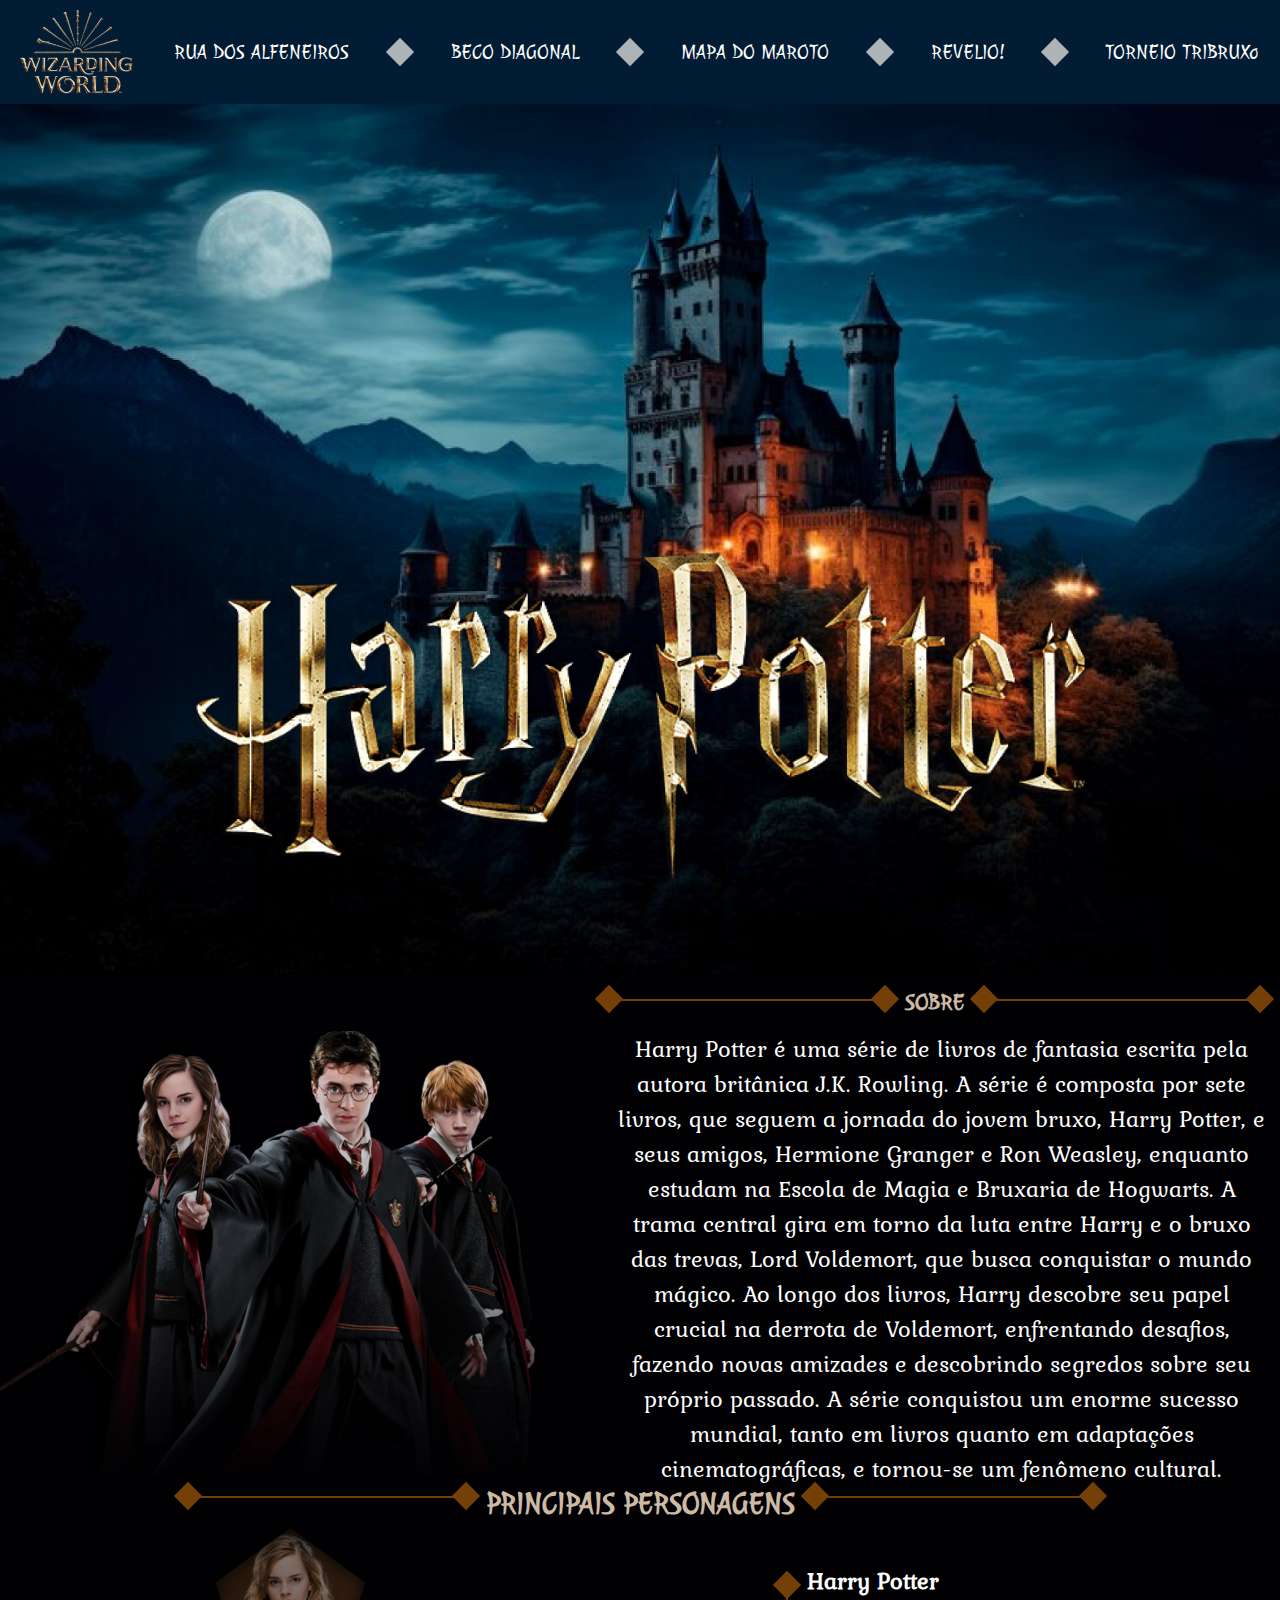
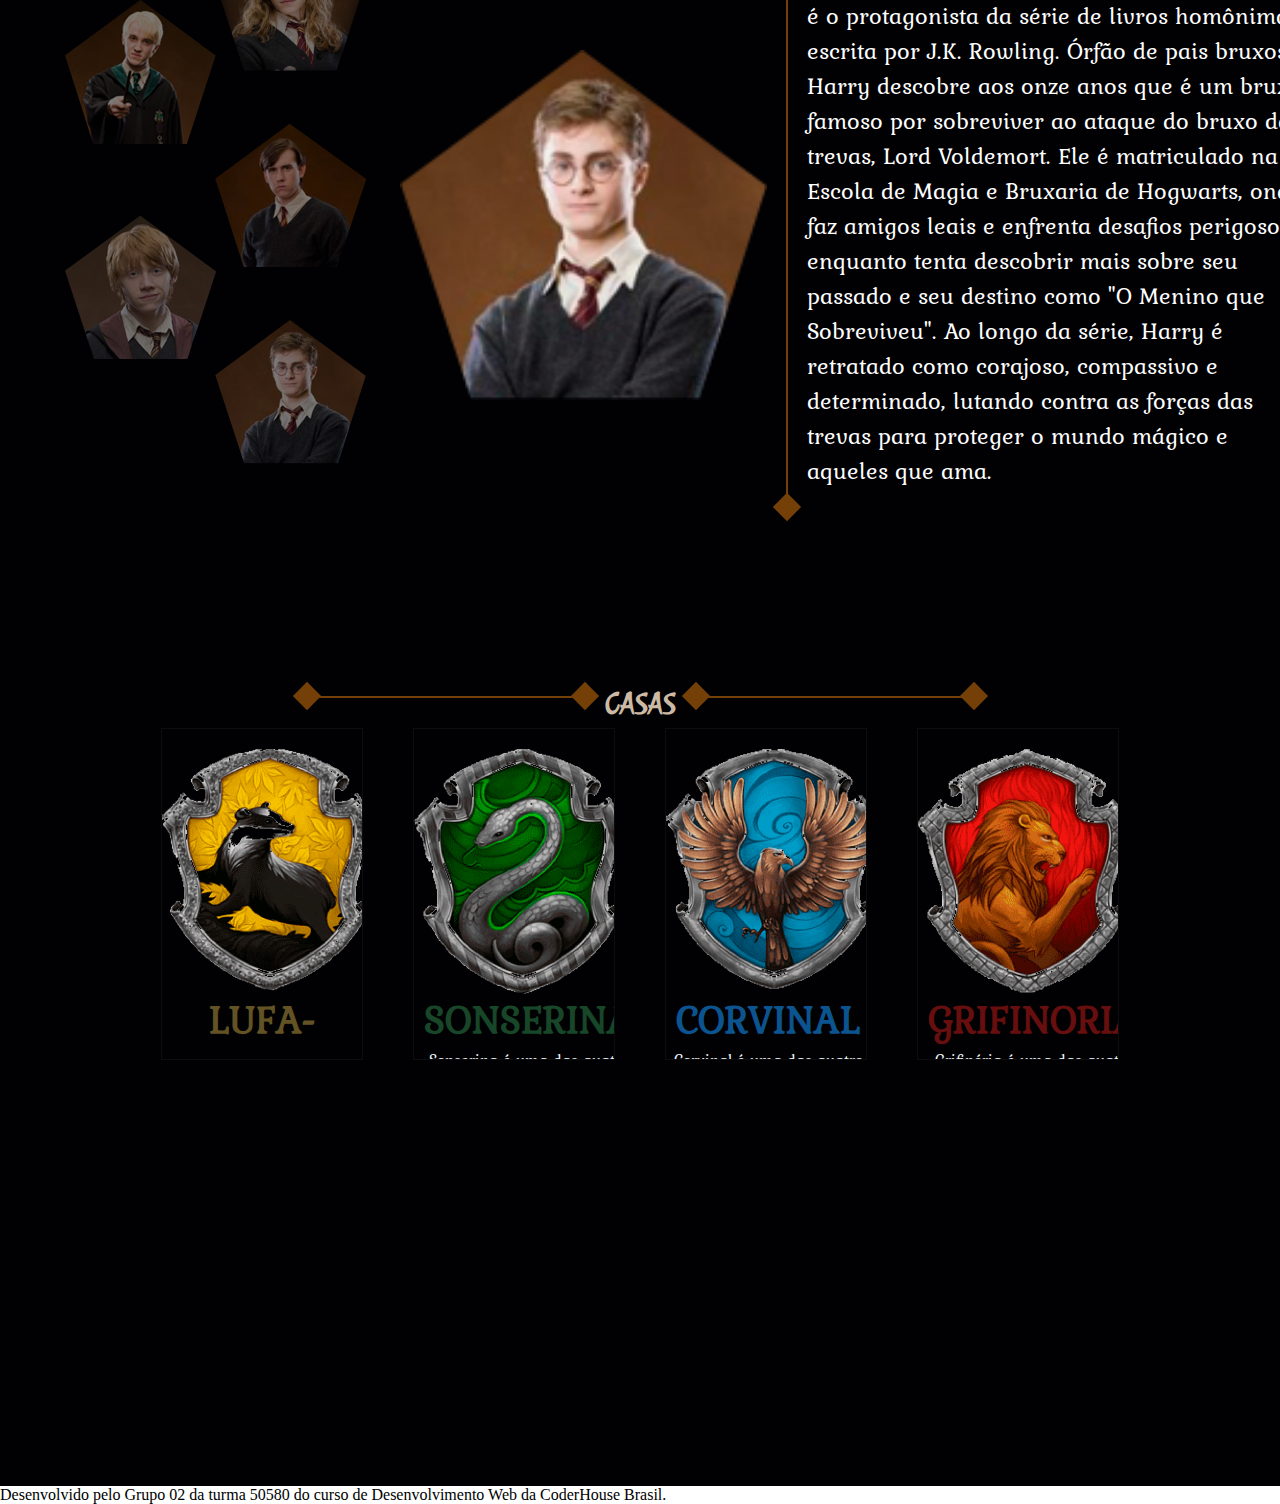
==== commit 8585f8c3: "finalizei o index" ====
--- a/index.html
+++ b/index.html
@@ -176,45 +176,45 @@
                 <div class="conteiner--sobre--retangulo"></div>
             </div>
             
-            <div class="container-casas-image">
+            <div class="container-casas-image">              
+
+                <div class="container"> 
+                    <img src="./images/lufa lufa.png" alt="lufa-lufa">
+
+                    <div class="mensagem">
+                        <h2 class="casas-imagem-title" style="color: rgb(99, 83, 36);">LUFA-LUFA</h2>
+                        <p>A Casa Lufa-Lufa é uma das quatro casas da Escola de Magia e Bruxaria de Hogwarts, na série "Harry Potter" de J.K. Rowling. Caracterizada pela lealdade, paciência, trabalho árduo e amizade, Lufa-Lufa acolhe alunos que valorizam a igualdade e a bondade. Seu animal símbolo é o texugo e sua fundadora é Helga Lufa-Lufa.</p>
+                    </div>
+
+                </div>
+
+                <div class="container">
+                    <img src="./images/sonserina.png" alt="sonserina">
+                    
+                    <div class="mensagem">
+                        <h2 class="casas-imagem-title" style="color: rgb(24, 70, 40);">SONSERINA</h2>
+                        <p>Sonserina é uma das quatro casas de Hogwarts, conhecida por seus valores de astúcia, ambição e determinação. Seus membros são frequentemente associados à busca pelo poder e à auto-preservação, valorizando a linhagem de sangue e a pureza. A serpente é o seu animal símbolo e suas cores são verde e prata.</p>
+                    </div>
+                </div>
+
+                <div class="container">
+                    <img src="./images/corvinal.png" alt="corvinal">
+                                       
+                    <div class="mensagem">
+                        <h2 class="casas-imagem-title" style="color: rgb(12, 84, 143);">CORVINAL</h2>
+                        <p>Corvinal é uma das quatro casas da Escola de Magia e Bruxaria de Hogwarts, conhecida por valorizar a inteligência, criatividade, sabedoria e individualidade de seus membros. Fundada por Rowena Ravenclaw, seus alunos são caracterizados por sua curiosidade intelectual e habilidades acadêmicas, buscando conhecimento e excelência em seus estudos mágicos. A casa é representada pelo animal símbolo da águia e suas cores são azul e bronze.</p>                        
+                    </div>
+                    
+                </div>
                 
-
-                <div> <img src="./images/lufa lufa.png" alt="lufa-lufa">
-                    <p class="casas-imagem-title">LUFA-LUFA</p>
-                    <button >SAIBA MAIS</button>
-                    <div  class="mensagem">
-                        <p>Mensagem do Botão lufa lufa</p>
-                        <button class="fecharBotao" onclick="fecharMensagem()">Fechar</button>
-                    </div>
-                </div>
-
-                <div> <img src="./images/sonserina.png" alt="sonserina">
-                    <p class="casas-imagem-title">SONSERINA</p>
-                    <button >SAIBA MAIS</button>
-                    <div  class="mensagem">
-                        <p>Mensagem do Botão sonserina</p>
-                        <button class="fecharBotao" onclick="fecharMensagem()">Fechar</button>
-                    </div>
-                </div>
-
-                <div class="casas-image3"> <img src="./images/corvinal.png" alt="corvinal">
-                    <p >CORVINAL</p>
-                    <button id="btn-corvinal">SAIBA MAIS</button>
-                    <div  class="mensagem">
-                        <p>Mensagem do Botão corvinal</p>
-                        <button class="fecharBotao" onclick="fecharMensagem()">Fechar</button>
-                    </div>
-                    
-                </div>
-                
-                <div class="casas-image4"> <img src="./images/grifinoria.png" alt="grifinoria">
-                    <p class="casas-imagem-title">GRIFINORIA</p>
-                    <button >SAIBA MAIS</button>
-                    <div  class="mensagem">
-                        <p>Mensagem do Botão grifinoria</p>
-                        <button class="fecharBotao" onclick="fecharMensagem()">Fechar teste</button>
-                    </div>
-
+                <div class="container">
+                    <img src="./images/grifinoria.png" alt="grifinoria">
+                    
+                    <div class="mensagem">
+                        <h2 class="casas-imagem-title" style="color: rgb(103, 14, 14);">GRIFINORIA</h2>
+                        
+                        <p>Grifinória é uma das quatro casas da Escola de Magia e Bruxaria de Hogwarts, fundada por Godric Gryffindor. Conhecida por seus valores de coragem, bravura e lealdade, seus membros são identificados pelo brasão com um leão dourado. A casa é liderada por Alvo Dumbledore durante a maior parte da série "Harry Potter".</p>
+                    </div>
                 </div>
             </div>
             
--- a/global.css
+++ b/global.css
@@ -298,7 +298,7 @@
 /* container descrição personagem */
 .container--personagem--descricao{
     color: #FFF;
-    font-family: Kurale;
+    font-family: 'Kurale';
     font-size: 24px;
     font-style: normal;
     font-weight: 400;
@@ -307,48 +307,49 @@
     
     }
 
-.container--casas{
-    display: flex;
-    background-color: #010103;
-    width: 100%;
-    height: 100px;
-}
-
-
 .container-casas-image{
     display: flex;
-    justify-content: space-around;
+    justify-content: center;
     text-align: center;
-}
-
-.casas-imagem-title{
-    justify-content: center;
-    color: #FFF;
-    font-family: Kurale;
-    font-size: 24px;
-    font-style: normal;
-    font-weight: 400;
-    line-height: normal;
-    text-align: center;
-}
-
-button{
+    gap: 200px 50px;
+    
+}
+
+.container{
+    position: relative;
+    padding-top: 20px;
+    height: 310px;
+    width: 200px;    
+    border: solid 1px #0d0d0d;   
+    transition: 1s;
+    overflow: hidden;
+    cursor: pointer;
+    }
+    .container:hover{
+        height: 600px};
+
+.container-mensagem{
+    position: absolute;
+    
+}    
+    
+.container .mensagem {
+        position: absolute;
+        top: 260px;      
+        height: 35px;
+       
+        }
+
+.container .mensagem:hover{
+    height: 250px;
+}
+
+.container .mensagem h2 {
+    font-family:'Kurale';
+    font-size: 40px;
+}
+
+.container .mensagem p {
+    font-family:'Kurale';
     color: aliceblue;
-    background-color: #052E3A;
-    font-family: Kurale;
-    font-size: 20px;
-    width: 140px;
-    height: 50px;
-    border: 0px;
-    border-radius: 30px; }
-
-#minhaMensagem {
-    display: none;
-    position: fixed;
-    top: 50%;
-    left: 50%;
-    transform: translate(-50%, -50%);
-    padding: 20px;
-    background-color: #fff;
-    border: 1px solid #ccc;
-    box-shadow: 0 0 10px rgba(0, 0, 0, 0.2);}+}
